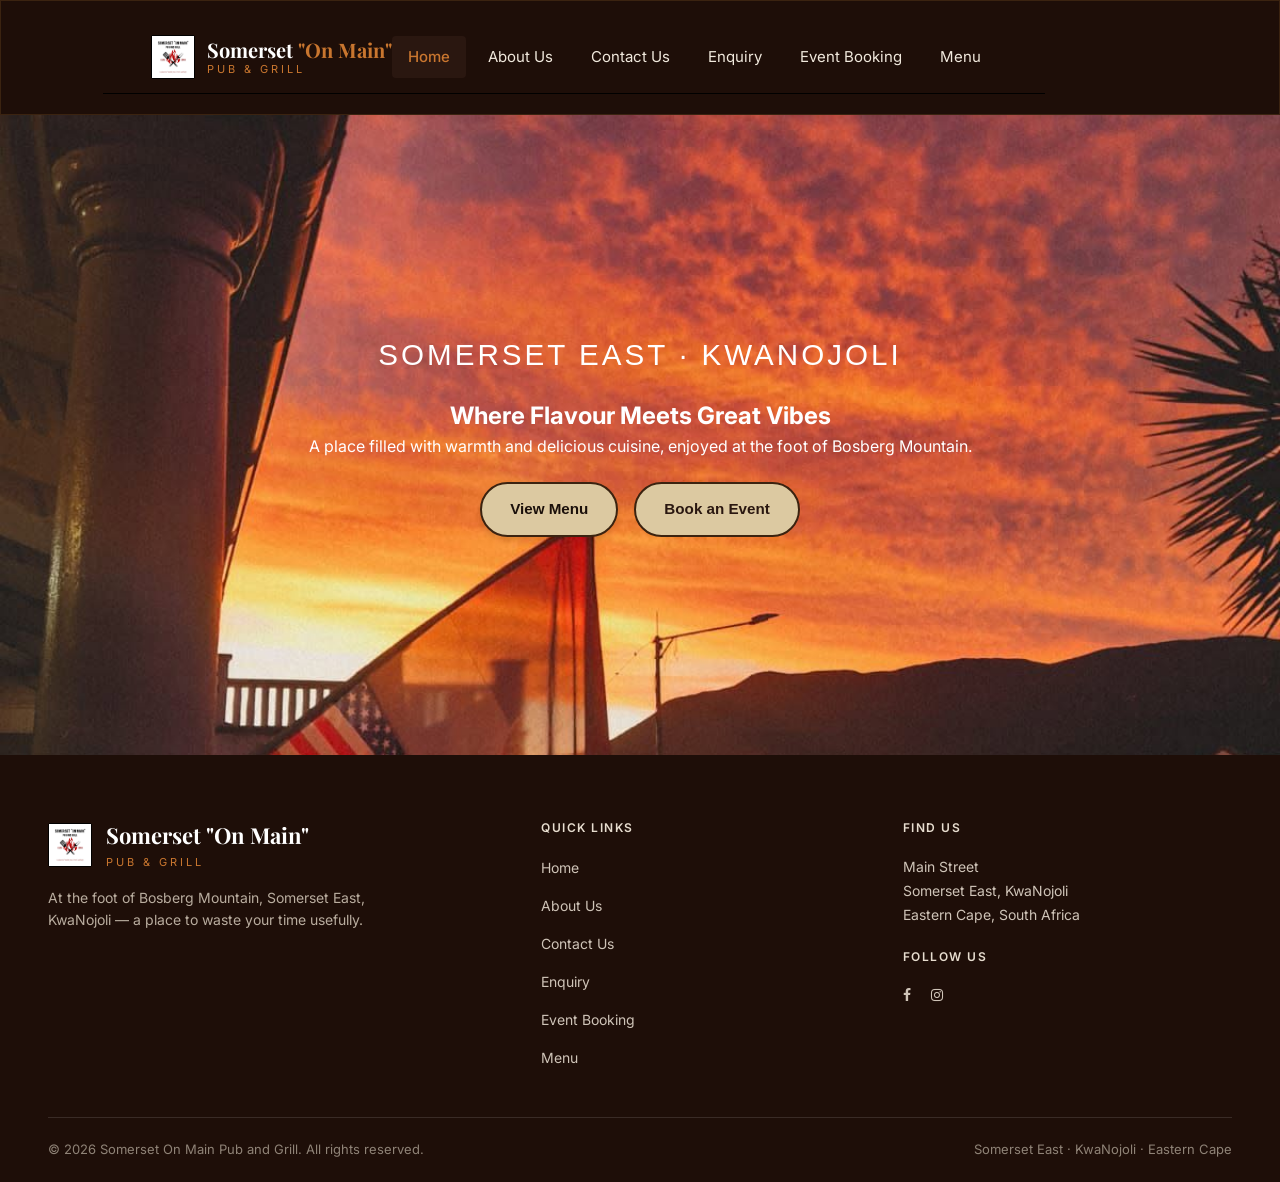
==== index.html @ afeef59f "Added comments and fixed the social media links" ====
<!DOCTYPE html>
<html lang="en">
<head>
<meta charset="UTF-8">
<meta name="viewport" content="width=device-width, initial-scale=1.0">
<title>Somerset On Main Pub and Grill| Home</title>
<link rel="stylesheet" href="assets/images/css/styles.css">
<link rel="preconnect" href="https://fonts.googleapis.com">
<link rel="preconnect" href="https://fonts.gstatic.com" crossorigin>
<link href="https://fonts.googleapis.com/css2?family=Playfair+Display:ital,wght@0,500;0,600;0,700;1,500;1,600&family=Inter:wght@400;500;600&display=swap" rel="stylesheet">

</head>
<body class="home-page">
  <header class="site-header">
    <!--Navigation Bar-->
<nav class="navbar">
  <!--Logo-->
  <div class="navbar__brand">
    <div class="logo-badge">
        <img src="assets/images/Somerset On Main Pub and Grill Logo.jpg" width="100%" height="100%" alt="Logo">
    </div>
    <div class="navbar__brand-text">
      <span class="navbar__brand-name">Somerset <span class="accent">"On Main"</span></span>
      <span class="navbar__brand-tag">PUB &amp; GRILL</span>
    </div>
  </div>
  </div>
  <div class="navbar__links">
    <a href="../index.html" class="active">Home</a>
    <a href="pages/about.html">About Us</a>
    <a href="pages/contact.html">Contact Us</a>
    <a href="pages/enquiry.html">Enquiry</a>
    <a href="pages/event-booking.html">Event Booking</a>
    <a href="pages/menu.html">Menu</a>
  </div>
</nav>
</header>
<!--Homepage Content-->
<main>
 <section class="hero">
    <div class="hero-content">
      <div class="eyebrow">SOMERSET EAST · KWANOJOLI</div>
      <h2 style="color: white;">Where Flavour Meets<span class="italic-line"> Great Vibes</span></h2>
      <p style="color: white;">A place filled with warmth and delicious cuisine, enjoyed at the foot of Bosberg Mountain.</p><br>

            <!--Create a Call to Action Button-->
            <div class="hero-buttons">
        <a href="pages/menu.html" class="btn btn-primary">View Menu</a>
        <a href="pages/eventbooking.html" class="btn btn-secondary">Book an Event</a>
      </div>
</section>
</main>



<!-- Home page hero / welcome sections go here -->

<footer class="footer">
  <div class="footer__grid">
    <div class="footer__brand">
      <div class="footer__brand-top">
         <div class="logo-badge">
        <img src="../assets/images/Somerset On Main Pub and Grill Logo.jpg " width="100%" height="100%" alt="Logo">
    </div>
        <div>
          <div class="footer__brand-name">Somerset "On Main"</div>
          <div class="footer__brand-tag">PUB &amp; GRILL</div>
        </div>
      </div>
      <p class="footer__brand-desc">
        At the foot of Bosberg Mountain, Somerset East, KwaNojoli — a place to waste your time usefully.
      </p>
    </div>
<!--Footer Quicklinks-->
    <div class="footer__quicklinks">
      <h4>QUICK LINKS</h4>
      <ul class="footer__links">
        <li><a href="index.html">Home</a></li>
        <li><a href="pages/about.html">About Us</a></li>
        <li><a href="pages/contact.html">Contact Us</a></li>
        <li><a href="pages/enquiry.html">Enquiry</a></li>
        <li><a href="pages/event-booking.html">Event Booking</a></li>
        <li><a href="pages/menu.html">Menu</a></li>
      </ul>
    </div>
<!--Establishments' physical address-->
    <div class="footer__find">
      <h4>FIND US</h4>
      <address>
        Main Street<br>
        Somerset East, KwaNojoli<br>
        Eastern Cape, South Africa
      </address>
      <h4>FOLLOW US</h4>
      <!--Social Media Links-->
      <div class="footer__social">
        <a href="https://www.facebook.com/SomersetOnMainPubandGrill" target="_blank"><i class="fa fa-facebook"></i></a>
        <a href="https://www.instagram.com/somerset_on_main_pub_and_grill/" target="_blank"><i class="fa fa-instagram"></i></a>
      </div>
    </div>
  </div>

  <div class="footer__bottom">
    <span>© 2026 Somerset On Main Pub and Grill. All rights reserved.</span>
    <span>Somerset East · KwaNojoli · Eastern Cape</span>
  </div>
</footer>

</body>
</html>
---- assets/images/css/styles.css ----
@import url('https://cdnjs.cloudflare.com/ajax/libs/font-awesome/4.7.0/css/font-awesome.min.css');

:root {
  --brown-dark: #1e0e08;
  --bg-page: #f4efe3;
  --orange-accent: #c9762f;
  --text-heading: #2a1710;
  --text-body: #5c4e3f;
  --brown-btn: #3b2310;
  --brown-btn-hover: #4a2c14;
  --border-input: #dcc9a1;
  --input-bg: #faf6ec;
  --grey-link: #cfc4b8;
  --hairline: rgba(255,255,255,0.12);
}

* { box-sizing: border-box;
  margin: 0;
  padding: 0;
}

html{
  scroll-behavior: smooth;
}

body {
  margin: 0;
  font-family: 'Inter', sans-serif;
  background:#3b2310;
  color: var(--text-heading);
  line-height: 1.5;
}

.home-page {
  background-image: url('../489433694_1228793971957299_7869549844600700377_n.jpg');
  background-size: cover;
  background-position: center;
}

.site-header { background: var(--brown-dark);
padding: 20px 8%;
display: flex;
align-items: center;
top: 0;
border:#3b2310 1px solid;
color: #fff;
z-index: 1000;

 }

 .hero {
    position: relative;
    min-height: 640px;
    background-size: cover;
    background-position: center;
    display: flex;
    align-items: center;
    justify-content: center;
    text-align: center;
    padding: 60px 20px;
  }

  .cta-button{
    align-items:last baseline;
    border: orange 1px solid; 
    background-color:#c9762f;

    
  }

  .eyebrow {
    color: var(--brown-btn);
    letter-spacing: 3px;
    font-family: Arial, sans-serif;
    font-size: 1.85rem;
    margin-bottom: 20px;
    color: white;
    animation: flash-animation 1s infinite;
  }
  @keyframes flash-animation {
    0% { color: blue; }
    50% { color: white; }
    100% { color: yellow; }
  }

   .hero-buttons {
    display: flex;
    gap: 16px;
    justify-content: center;
    font-family: Arial, sans-serif;
  }

  .btn {
    padding: 14px 28px;
    font-size: 0.95rem;
    font-weight: 600;
    border-radius: 4px;
    text-decoration: none;
    display: inline-block;
  }
select.custom-dropdown, 
select.custom-dropdown::picker(select) {
  appearance: base-select;
}

/* Style the main trigger button */
select.custom-dropdown {
  padding: 10px 15px;
  font-size: 16px;
  border: 2px solid #ccc;
  border-radius: 6px;
  background-color: #fff;
  cursor: pointer;
  min-width: 200px;
  transition: border-color 0.2s;
}

select.custom-dropdown:hover {
  border-color: #007bff;
}

/* Style the actual dropdown menu (the popover picker) */
select.custom-dropdown::picker(select) {
  background-color: #fff;
  border: 1px solid #ddd;
  border-radius: 6px;
  box-shadow: 0 4px 12px rgba(0, 0, 0, 0.1);
  padding: 5px 0;
}

/* Style individual options inside the menu */
select.custom-dropdown option {
  padding: 10px 15px;
  cursor: pointer;
}

select.custom-dropdown option:hover {
  background-color: #f8f9fa;
  color: #007bff;
}

  .btn-primary {
    background: var(--border-input);
    color: #1a0f0a;
    border: 2px solid var(--brown-btn);
    box-shadow: 0 4px 6px rgba(0, 0, 0, 0.1);
    border-radius: 999px;
  }
  .btn-primary:hover{
    background-color: #0052a3; 
    transform: translateY(-2px); 
    box-shadow: 0 6px 12px rgba(0, 0, 0, 0.15);
  }

   .btn-secondary {
    background: var(--border-input);
    color: var(--text-cream);
    border: 2px solid var(--brown-btn);
    border-radius: 999px;

  }

  .btn-secondary:hover {
    background-color: #0052a3;
    transform: translateY(-2px);
    box-shadow: 0 6px 12px rgba(0, 0, 0, 0.15);
    
  }

  


 .site-logo img {  
  max-width: 20%;
  height: auto;
  border-radius: 4px;

 }

a { text-decoration: none; color: inherit; }

/* ============ LOGO BADGE ============ */
.logo-badge {
  width: 44px;
  height: 44px;
  background: #fff;
  border: 1px solid #000;
  border-radius: 2px;
  display: flex;
  align-items: center;
  justify-content: center;
  flex-shrink: 0;
}

.logo-badge svg { width: 24px; height: 24px; }

/* ============ NAVBAR ============ */
.navbar {
  display: flex;
  align-items: center;
  justify-content: space-between;
  background: var(--brown-dark);
  padding: 14px 48px;
  border-bottom: 1px solid #000;
}

.navbar__brand {
  display: flex;
  align-items: center;
  gap: 12px;
}

.navbar__brand-text {
  display: flex;
  flex-direction: column;
  line-height: 1.15;
}

.navbar__brand-name {
  font-family: 'Playfair Display', serif;
  font-weight: 700;
  font-size: 20px;
  color: #fff;
}

.navbar__brand-name .accent { color: var(--orange-accent); }

.navbar__brand-tag {
  font-size: 11px;
  letter-spacing: 3px;
  color: var(--orange-accent);
  margin-top: 2px;
}

.navbar__links {
  display: flex;
  align-items: center;
  gap: 6px;
}

.navbar__links a {
  font-size: 15px;
  color: #f1e9dd;
  padding: 10px 16px;
  border-radius: 4px;
  transition: color 0.2s ease, background 0.2s ease;
}

.navbar__links a:hover { color: var(--orange-accent); }

.navbar__links a.active {
  background: #2a1710;
  color: var(--orange-accent);
  font-weight: 500;
}

/* ============ PAGE HERO ============ */
.page-hero {
  max-width: 1200px;
  margin: 0 auto;
  padding: 64px 48px 24px;
  background: var(--bg-page);
}

.page-hero h1 {
  font-family: 'Playfair Display', serif;
  font-size: 40px;
  font-weight: 600;
  margin: 0 0 14px;
}

.page-hero .underline {
  width: 56px;
  height: 3px;
  background: var(--orange-accent);
  display: block;
}

.page-intro {
  max-width: 1200px;
  margin: 0 auto;
  padding: 0 48px 40px;
  background: var(--bg-page);
  font-size: 16px;
  color: var(--text-body);
  line-height: 1.6;
}

/* ============ FORMS (shared) ============ */
.form-field { display: flex; flex-direction: column; gap: 8px; margin-bottom: 22px; }
.form-field label { font-size: 14px; font-weight: 600; color: var(--text-heading); }

input, textarea {
  width: 100%;
  padding: 14px 16px;
  background: var(--input-bg);
  border: 1px solid var(--border-input);
  border-radius: 4px;
  font-family: 'Inter', sans-serif;
  font-size: 15px;
  color: var(--text-heading);
}

textarea { min-height: 120px; resize: vertical; }
::placeholder { color: #a89478; }

.btn-dark {
  align-self: flex-start;
  background: var(--brown-btn);
  color: #fff;
  border: none;
  padding: 14px 28px;
  font-size: 15px;
  font-weight: 600;
  border-radius: 4px;
  cursor: pointer;
  transition: background 0.2s ease;
}

.btn-dark:hover { background: var(--brown-btn-hover); }

/* ============ CONTACT PAGE ============ */
.contact-grid {
  display: grid;
  grid-template-columns: 1fr 1fr;
  gap: 60px;
  max-width: 1200px;
  margin: 0 auto;
  padding: 0 48px 56px;
  background: var(--bg-page);
}

.contact-info h3 {
  font-size: 15px;
  color: var(--text-heading);
  margin: 0 0 8px;
  font-weight: 600;
}

.contact-info p {
  margin: 0 0 28px;
  color: var(--orange-accent);
  font-size: 15px;
  line-height: 1.7;
}

.contact-info .social a {
  color: var(--orange-accent);
  margin-right: 20px;
  font-size: 15px;
}

.contact-form { display: flex; flex-direction: column; gap: 18px; }

.find-us {
  max-width: 1200px;
  margin: 0 auto;
  padding: 0 48px 64px;
  background: var(--bg-page);
}

.find-us h2 {
  font-family: 'Playfair Display', serif;
  font-size: 26px;
  margin: 0 0 14px;
}

.map-frame {
  width: 100%;
  height: 360px;
  border: 1px solid #ddd;
  border-radius: 4px;
  overflow: hidden;
}

.map-frame iframe { width: 100%; height: 100%; border: 0; }

.map-caption { margin-top: 14px; font-size: 14px; color: var(--orange-accent); }

/* ============ ENQUIRY / EVENT BOOKING PAGES ============ */
.form-section {
  max-width: 640px;
  margin: 0 auto;
  padding: 0 48px 64px;
  background: var(--bg-page);
}

/* stretch the cream background full width behind narrow forms */
.form-page-bg { background: var(--bg-page); }

/* ============ MENU PAGE ============ */
.menu-section {
  max-width: 900px;
  margin: 0 auto;
  padding: 0 48px 64px;
  background: var(--bg-page);
}

.menu-category h2 {
  font-family: 'Playfair Display', serif;
  font-size: 24px;
  color: var(--orange-accent);
  margin: 0 0 10px;
}

.menu-category hr {
  border: none;
  border-top: 1px solid #ddcdb0;
  margin: 0 0 24px;
}

.menu-item {
  display: flex;
  justify-content: space-between;
  align-items: baseline;
  margin-bottom: 6px;
}

.menu-item .name { font-weight: 600; font-size: 16px; }
.menu-item .price { font-weight: 600; font-size: 16px; }

.menu-item-desc {
  color: var(--orange-accent);
  font-size: 14px;
  margin: 0 0 22px;
}

/* ============ FOOTER ============ */
.footer {
  background: var(--brown-dark);
  color: var(--grey-link);
  padding: 64px 48px 0;
}

.footer__grid {
  display: grid;
  grid-template-columns: 1.4fr 1fr 1fr;
  gap: 32px;
  max-width: 1200px;
  margin: 0 auto;
  padding-bottom: 48px;
}

.footer__brand-top {
  display: flex;
  align-items: center;
  gap: 14px;
  margin-bottom: 16px;
}

.footer__brand-name {
  font-family: 'Playfair Display', serif;
  font-weight: 700;
  font-size: 22px;
  color: #fff;
}

.footer__brand-tag {
  font-size: 11px;
  letter-spacing: 3px;
  color: var(--orange-accent);
  margin-top: 2px;
}

.footer__brand-desc {
  font-size: 14px;
  line-height: 1.6;
  max-width: 340px;
  color: #b9ad9f;
}

.footer h4 {
  font-size: 12px;
  letter-spacing: 1.5px;
  color: #e7ddcf;
  margin: 0 0 18px;
  font-weight: 600;
}

.footer__links {
  list-style: none;
  margin: 0;
  padding: 0;
  display: flex;
  flex-direction: column;
  gap: 14px;
}

.footer__links a { font-size: 14px; color: var(--grey-link); transition: color 0.2s ease; }
.footer__links a:hover { color: var(--orange-accent); }

.footer__find address {
  font-style: normal;
  font-size: 14px;
  line-height: 1.7;
  color: var(--grey-link);
  margin-bottom: 22px;
}

.footer__social { display: flex; gap: 20px; }
.footer__social a { font-size: 14px; color: var(--grey-link); }
.footer__social a:hover { color: var(--orange-accent); }

.footer__bottom {
  border-top: 1px solid var(--hairline);
  padding: 22px 0;
  max-width: 1200px;
  margin: 0 auto;
  display: flex;
  justify-content: space-between;
  align-items: center;
  font-size: 13px;
  color: #8f8377;
}

/* ============ RESPONSIVE ============ */
@media (max-width: 800px) {
  .navbar { padding: 14px 20px; flex-wrap: wrap; gap: 12px; }
  .navbar__links { flex-wrap: wrap; justify-content: center; }
  .page-hero, .page-intro, .contact-grid, .find-us, .form-section, .menu-section { padding-left: 20px; padding-right: 20px; }
  .contact-grid { grid-template-columns: 1fr; }
  .footer { padding: 48px 20px 0; }
  .footer__grid { grid-template-columns: 1fr; }
  .footer__bottom { flex-direction: column; gap: 8px; text-align: center; }
}
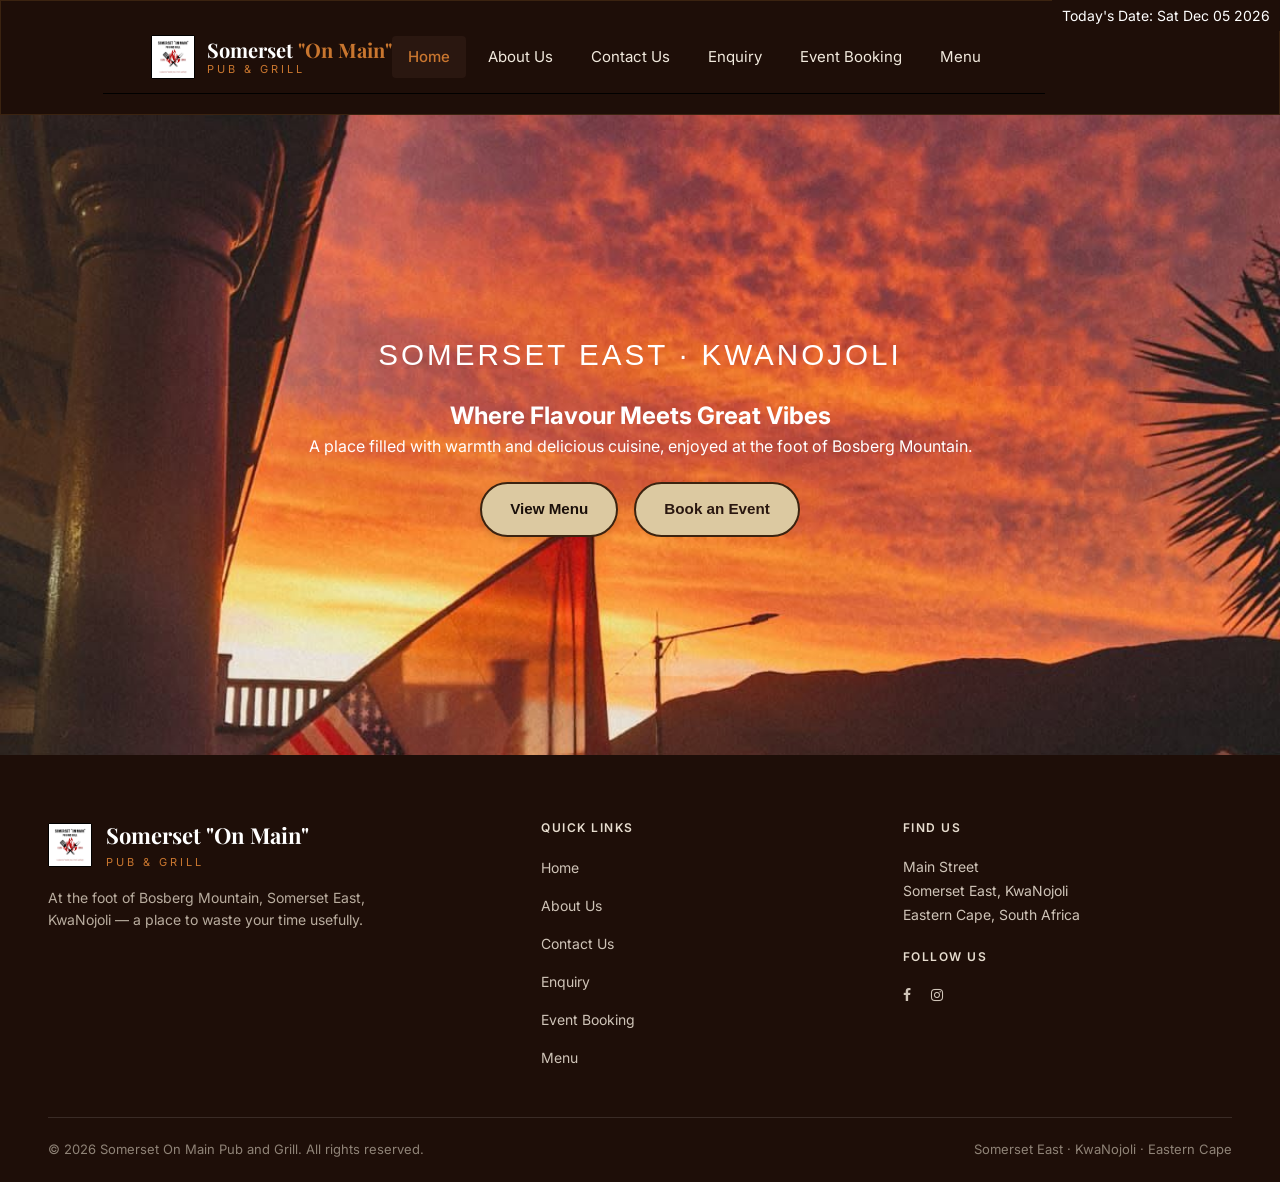
==== commit 0035ca3b: "Used Javascript to add a datestamp to my homepage and also tried to enter a hamburger for better nav" ====
--- a/index.html
+++ b/index.html
@@ -34,9 +34,18 @@
     <a href="pages/menu.html">Menu</a>
   </div>
 </nav>
+<!--Add a hamburger navigation for small devices responsiveness-->
+<div class="hamburger">
+  <span></span>
+  <span></span>
+  <span></span>
+  
+</div>
+
 </header>
 <!--Homepage Content-->
 <main>
+  <div class="datestamp" id="datestamp"></div>
  <section class="hero">
     <div class="hero-content">
       <div class="eyebrow">SOMERSET EAST · KWANOJOLI</div>
@@ -94,7 +103,7 @@
       <h4>FOLLOW US</h4>
       <!--Social Media Links-->
       <div class="footer__social">
-        <a href="https://www.facebook.com/SomersetOnMainPubandGrill" target="_blank"><i class="fa fa-facebook"></i></a>
+         <a href="https://www.facebook.com/SomersetOnMainPubandGrill" target="_blank" ><i class="fa fa-facebook"></i></a>
         <a href="https://www.instagram.com/somerset_on_main_pub_and_grill/" target="_blank"><i class="fa fa-instagram"></i></a>
       </div>
     </div>
@@ -106,5 +115,27 @@
   </div>
 </footer>
 
+<script>
+  //Activate Hamburger Navigation
+            const hamburger = document.querySelector('.hamburger');
+            const navLinks = document.querySelector('.nav-links');
+
+            hamburger.addEventListener('click', () => {
+            navLinks.classList.toggle('active');
+            hamburger.classList.toggle('active'); // animate hamburger
+            });
+
+  //Date Stamp added
+  function displayDate() {
+    const today = new Date();
+
+    const dateStr = today.toDateString();
+    
+    document.getElementById("datestamp").innerHTML = "Today's Date: " + dateStr;
+  }
+
+  displayDate();
+</script>
+
 </body>
 </html>
--- a/assets/images/css/styles.css
+++ b/assets/images/css/styles.css
@@ -513,8 +513,42 @@
   color: #8f8377;
 }
 
+.hamburger {
+  display: none;
+  flex-direction: column;
+  justify-content: space-between;
+  width: 30px;
+  height: 22px;
+  cursor: pointer;
+  color: white;
+}
+
+.datestamp {
+  position: fixed;
+  top: 0;
+  right: 0;
+  background-color: var(--brown-dark);
+  color: white;
+  padding: 5px 10px;
+  font-size: 14px;
+  z-index: 1001;
+}
+
+.accordion {
+  background-color: var(--brown-dark);
+  color: white;
+  cursor: pointer;
+  padding: 14px 28px;
+  width: 100%;
+  border: none;
+  text-align: center;
+  outline: none;
+  font-size: 15px;
+  transition: background-color 0.2s ease;
+}
+
 /* ============ RESPONSIVE ============ */
-@media (max-width: 800px) {
+@media (max-width: 1024px) {
   .navbar { padding: 14px 20px; flex-wrap: wrap; gap: 12px; }
   .navbar__links { flex-wrap: wrap; justify-content: center; }
   .page-hero, .page-intro, .contact-grid, .find-us, .form-section, .menu-section { padding-left: 20px; padding-right: 20px; }
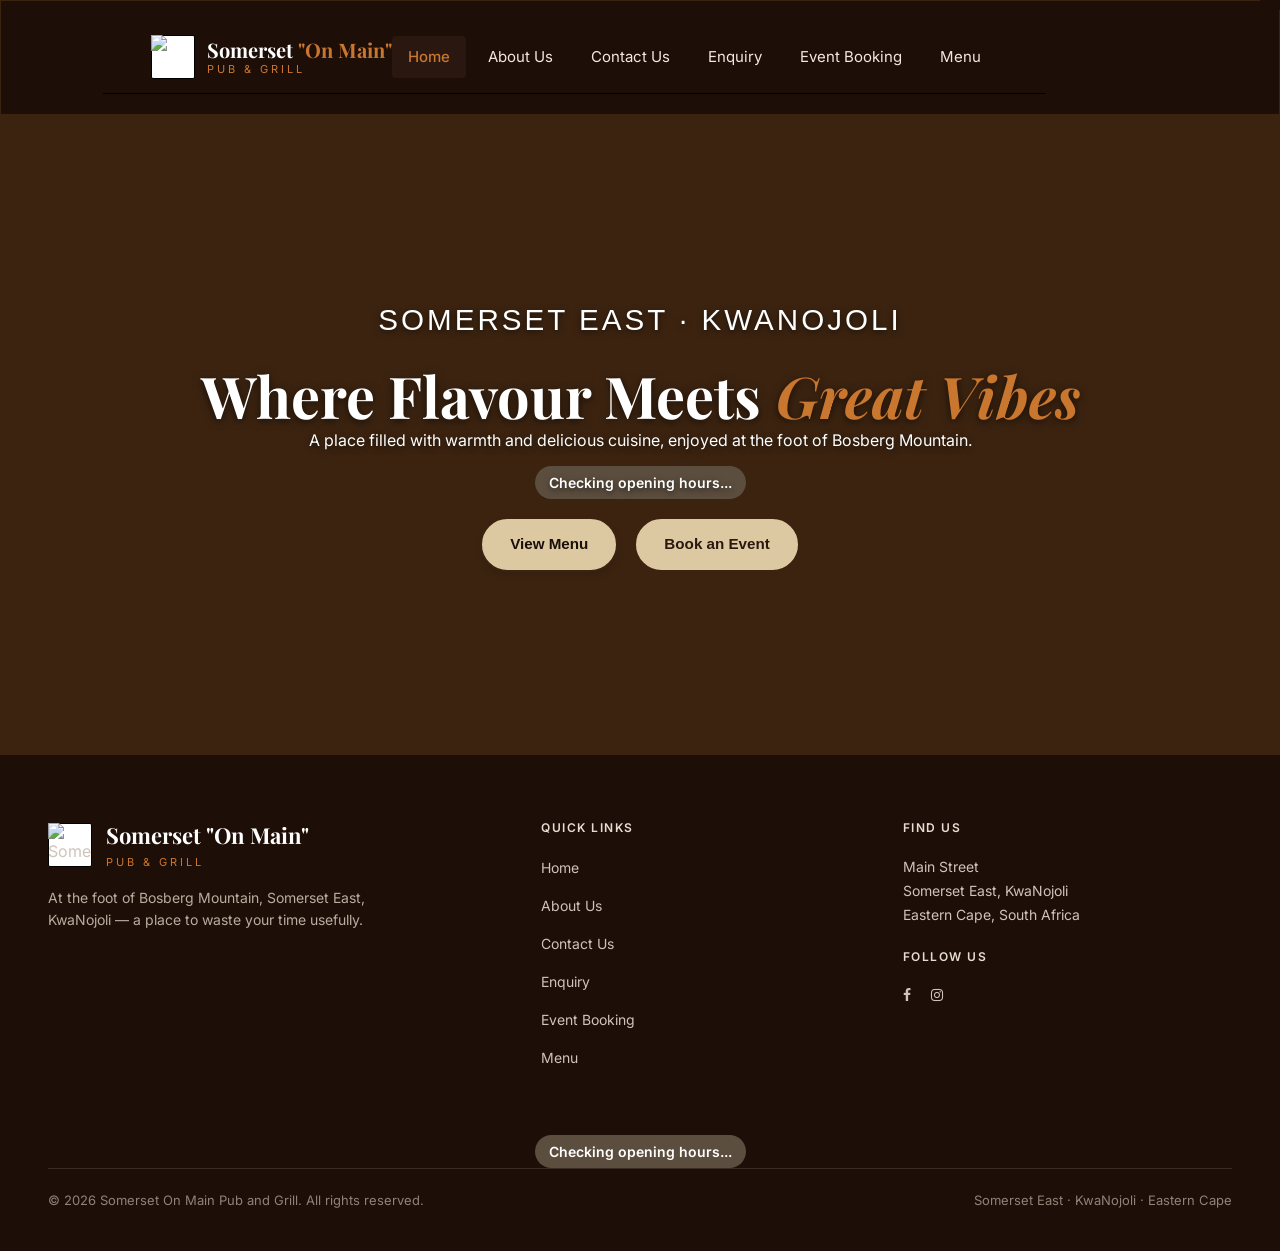
==== commit ac29ce4b: "Updated my styles.css file to include the correct  and consistent styling." ====
--- a/index.html
+++ b/index.html
@@ -1,141 +1,134 @@
 <!DOCTYPE html>
 <html lang="en">
 <head>
-<meta charset="UTF-8">
-<meta name="viewport" content="width=device-width, initial-scale=1.0">
-<title>Somerset On Main Pub and Grill| Home</title>
-<link rel="stylesheet" href="assets/images/css/styles.css">
-<link rel="preconnect" href="https://fonts.googleapis.com">
-<link rel="preconnect" href="https://fonts.gstatic.com" crossorigin>
-<link href="https://fonts.googleapis.com/css2?family=Playfair+Display:ital,wght@0,500;0,600;0,700;1,500;1,600&family=Inter:wght@400;500;600&display=swap" rel="stylesheet">
-
+  <meta charset="UTF-8">
+  <meta name="viewport" content="width=device-width, initial-scale=1.0">
+  <!-- SEO: unique title (50-60 characters), description (120-160 characters) and keywords for this page -->
+  <title>Somerset On Main Pub and Grill | Pub &amp; Grill in Somerset East</title>
+  <meta name="description" content="Somerset On Main Pub and Grill in Somerset East (KwaNojoli): flame-grilled steaks, ribs, cocktails and great vibes at the foot of Bosberg Mountain. View our menu or book an event.">
+  <meta name="keywords" content="Somerset On Main, pub and grill, Somerset East, KwaNojoli, restaurant, steakhouse, flame-grilled steak, cocktails, Eastern Cape, event venue">
+  <meta name="author" content="Owethu Manene">
+  <meta name="robots" content="index, follow">
+  <link rel="canonical" href="https://owethu618.github.io/Somerset-On-Main-Pub-and-Grill/">
+  <!-- Open Graph: controls how the page looks when shared on Facebook / WhatsApp -->
+  <meta property="og:type" content="website">
+  <meta property="og:site_name" content="Somerset On Main Pub and Grill">
+  <meta property="og:title" content="Somerset On Main Pub and Grill | Pub &amp; Grill in Somerset East">
+  <meta property="og:description" content="Somerset On Main Pub and Grill in Somerset East (KwaNojoli): flame-grilled steaks, ribs, cocktails and great vibes at the foot of Bosberg Mountain. View our menu or book an event.">
+  <meta property="og:url" content="https://owethu618.github.io/Somerset-On-Main-Pub-and-Grill/">
+  <meta property="og:image" content="https://owethu618.github.io/Somerset-On-Main-Pub-and-Grill/assets/images/somerset-on-main-restaurant-entrance.jpg">
+  <meta property="og:locale" content="en_ZA">
+  <link rel="icon" type="image/jpeg" href="assets/images/somerset-on-main-logo.jpg">
+  <link rel="stylesheet" href="assets/css/styles.css">
+  <link rel="preconnect" href="https://fonts.googleapis.com">
+  <link rel="preconnect" href="https://fonts.gstatic.com" crossorigin>
+  <link href="https://fonts.googleapis.com/css2?family=Playfair+Display:ital,wght@0,500;0,600;0,700;1,500;1,600&family=Inter:wght@400;500;600&display=swap" rel="stylesheet">
+ 
 </head>
 <body class="home-page">
+  <a class="skip-link" href="#main">Skip to main content</a>
   <header class="site-header">
-    <!--Navigation Bar-->
-<nav class="navbar">
-  <!--Logo-->
-  <div class="navbar__brand">
-    <div class="logo-badge">
-        <img src="assets/images/Somerset On Main Pub and Grill Logo.jpg" width="100%" height="100%" alt="Logo">
-    </div>
-    <div class="navbar__brand-text">
-      <span class="navbar__brand-name">Somerset <span class="accent">"On Main"</span></span>
-      <span class="navbar__brand-tag">PUB &amp; GRILL</span>
-    </div>
-  </div>
-  </div>
-  <div class="navbar__links">
-    <a href="../index.html" class="active">Home</a>
-    <a href="pages/about.html">About Us</a>
-    <a href="pages/contact.html">Contact Us</a>
-    <a href="pages/enquiry.html">Enquiry</a>
-    <a href="pages/event-booking.html">Event Booking</a>
-    <a href="pages/menu.html">Menu</a>
-  </div>
-</nav>
-<!--Add a hamburger navigation for small devices responsiveness-->
-<div class="hamburger">
-  <span></span>
-  <span></span>
-  <span></span>
-  
-</div>
+    <!-- Navigation bar -->
+    <nav class="navbar" aria-label="Main navigation">
+      <!-- Logo -->
+      <a class="navbar__brand" href="index.html" aria-label="Somerset On Main Pub and Grill - home">
+        <div class="logo-badge">
+          <img src="assets/images/somerset-on-main-logo.jpg" width="44" height="44" alt="Somerset On Main Pub and Grill logo">
+        </div>
+        <div class="navbar__brand-text">
+          <span class="navbar__brand-name">Somerset <span class="accent">"On Main"</span></span>
+          <span class="navbar__brand-tag">PUB &amp; GRILL</span>
+        </div>
+      </a>
+      <!-- Hamburger button (only visible on small screens) -->
+      <button type="button" class="hamburger" aria-label="Toggle navigation menu" aria-expanded="false" aria-controls="nav-links">
+        <span></span><span></span><span></span>
+      </button>
+      <div class="navbar__links" id="nav-links">
+      <a href="index.html" class="active" aria-current="page">Home</a>
+      <a href="pages/about.html">About Us</a>
+      <a href="pages/contact.html">Contact Us</a>
+      <a href="pages/enquiry.html">Enquiry</a>
+      <a href="pages/eventbooking.html">Event Booking</a>
+      <a href="pages/menu.html">Menu</a>
+      </div>
+    </nav>
+  </header>
 
-</header>
-<!--Homepage Content-->
-<main>
-  <div class="datestamp" id="datestamp"></div>
- <section class="hero">
-    <div class="hero-content">
-      <div class="eyebrow">SOMERSET EAST · KWANOJOLI</div>
-      <h2 style="color: white;">Where Flavour Meets<span class="italic-line"> Great Vibes</span></h2>
-      <p style="color: white;">A place filled with warmth and delicious cuisine, enjoyed at the foot of Bosberg Mountain.</p><br>
-
-            <!--Create a Call to Action Button-->
-            <div class="hero-buttons">
-        <a href="pages/menu.html" class="btn btn-primary">View Menu</a>
-        <a href="pages/eventbooking.html" class="btn btn-secondary">Book an Event</a>
-      </div>
-</section>
-</main>
-
-
-
-<!-- Home page hero / welcome sections go here -->
-
-<footer class="footer">
-  <div class="footer__grid">
-    <div class="footer__brand">
-      <div class="footer__brand-top">
-         <div class="logo-badge">
-        <img src="../assets/images/Somerset On Main Pub and Grill Logo.jpg " width="100%" height="100%" alt="Logo">
-    </div>
-        <div>
-          <div class="footer__brand-name">Somerset "On Main"</div>
-          <div class="footer__brand-tag">PUB &amp; GRILL</div>
+  <!-- Homepage content -->
+  <main id="main">
+    <div class="datestamp" id="datestamp"></div>
+    <section class="hero">
+      <div class="hero-content">
+        <div class="eyebrow">SOMERSET EAST &middot; KWANOJOLI</div>
+        <p class="hero-greeting" id="greeting"></p>
+        <h1>Where Flavour Meets<span class="italic-line"> Great Vibes</span></h1>
+        <p>A place filled with warmth and delicious cuisine, enjoyed at the foot of Bosberg Mountain.</p>
+        <p><span class="open-status" data-open-status role="status">Checking opening hours...</span></p>
+        <!-- Call to action buttons -->
+        <div class="hero-buttons">
+          <a href="pages/menu.html" class="btn btn-primary">View Menu</a>
+          <a href="pages/eventbooking.html" class="btn btn-secondary">Book an Event</a>
         </div>
       </div>
-      <p class="footer__brand-desc">
-        At the foot of Bosberg Mountain, Somerset East, KwaNojoli — a place to waste your time usefully.
-      </p>
-    </div>
-<!--Footer Quicklinks-->
-    <div class="footer__quicklinks">
-      <h4>QUICK LINKS</h4>
-      <ul class="footer__links">
+    </section>
+  </main>
+
+  <!-- Footer -->
+  <footer class="footer">
+    <div class="footer__grid">
+      <div class="footer__brand">
+        <div class="footer__brand-top">
+          <div class="logo-badge">
+            <img src="assets/images/somerset-on-main-logo.jpg" width="44" height="44" alt="Somerset On Main Pub and Grill logo" loading="lazy">
+          </div>
+          <div>
+            <div class="footer__brand-name">Somerset "On Main"</div>
+            <div class="footer__brand-tag">PUB &amp; GRILL</div>
+          </div>
+        </div>
+        <p class="footer__brand-desc">
+          At the foot of Bosberg Mountain, Somerset East, KwaNojoli &mdash; a place to waste your time usefully.
+        </p>
+      </div>
+      <!-- Footer quick links -->
+      <div class="footer__quicklinks">
+        <h4>QUICK LINKS</h4>
+        <ul class="footer__links">
         <li><a href="index.html">Home</a></li>
         <li><a href="pages/about.html">About Us</a></li>
         <li><a href="pages/contact.html">Contact Us</a></li>
         <li><a href="pages/enquiry.html">Enquiry</a></li>
-        <li><a href="pages/event-booking.html">Event Booking</a></li>
+        <li><a href="pages/eventbooking.html">Event Booking</a></li>
         <li><a href="pages/menu.html">Menu</a></li>
-      </ul>
-    </div>
-<!--Establishments' physical address-->
-    <div class="footer__find">
-      <h4>FIND US</h4>
-      <address>
-        Main Street<br>
-        Somerset East, KwaNojoli<br>
-        Eastern Cape, South Africa
-      </address>
-      <h4>FOLLOW US</h4>
-      <!--Social Media Links-->
-      <div class="footer__social">
-         <a href="https://www.facebook.com/SomersetOnMainPubandGrill" target="_blank" ><i class="fa fa-facebook"></i></a>
-        <a href="https://www.instagram.com/somerset_on_main_pub_and_grill/" target="_blank"><i class="fa fa-instagram"></i></a>
+        </ul>
+      </div>
+      <!-- Physical address -->
+      <div class="footer__find">
+        <h4>FIND US</h4>
+        <address>
+          Main Street<br>
+          Somerset East, KwaNojoli<br>
+          Eastern Cape, South Africa
+        </address>
+        <h4>FOLLOW US</h4>
+        <!-- Social media links -->
+        <div class="footer__social">
+          <a href="https://www.facebook.com/SomersetOnMainPubandGrill" target="_blank" rel="noopener" aria-label="Somerset On Main on Facebook"><i class="fa fa-facebook" aria-hidden="true"></i></a>
+          <a href="https://www.instagram.com/somerset_on_main_pub_and_grill/" target="_blank" rel="noopener" aria-label="Somerset On Main on Instagram"><i class="fa fa-instagram" aria-hidden="true"></i></a>
+        </div>
       </div>
     </div>
-  </div>
 
-  <div class="footer__bottom">
-    <span>© 2026 Somerset On Main Pub and Grill. All rights reserved.</span>
-    <span>Somerset East · KwaNojoli · Eastern Cape</span>
-  </div>
-</footer>
+    <div class="footer__status"><span class="open-status" data-open-status role="status">Checking opening hours...</span></div>
+    <div class="footer__bottom">
+      <span>&copy; 2026 Somerset On Main Pub and Grill. All rights reserved.</span>
+      <span>Somerset East &middot; KwaNojoli &middot; Eastern Cape</span>
+    </div>
+    <div class="timestamp" id="time" aria-hidden="true"></div>
+  </footer>
 
-<script>
-  //Activate Hamburger Navigation
-            const hamburger = document.querySelector('.hamburger');
-            const navLinks = document.querySelector('.nav-links');
-
-            hamburger.addEventListener('click', () => {
-            navLinks.classList.toggle('active');
-            hamburger.classList.toggle('active'); // animate hamburger
-            });
-
-  //Date Stamp added
-  function displayDate() {
-    const today = new Date();
-
-    const dateStr = today.toDateString();
-    
-    document.getElementById("datestamp").innerHTML = "Today's Date: " + dateStr;
-  }
-
-  displayDate();
-</script>
+  <script src="assets/js/main.js" defer></script>
 
 </body>
-</html>+</html>
--- a/assets/css/styles.css
+++ b/assets/css/styles.css
@@ -0,0 +1,820 @@
+@import url('https://cdnjs.cloudflare.com/ajax/libs/font-awesome/4.7.0/css/font-awesome.min.css');
+
+:root {
+  --brown-dark: #1e0e08;
+  --bg-page: #f4efe3;
+  --orange-accent: #c9762f;
+  --text-heading: #2a1710;
+  --text-body: #5c4e3f;
+  --brown-btn: #3b2310;
+  --brown-btn-hover: #4a2c14;
+  --border-input: #dcc9a1;
+  --input-bg: #faf6ec;
+  --grey-link: #cfc4b8;
+  --hairline: rgba(255,255,255,0.12);
+}
+
+* { box-sizing: border-box;
+  margin: 0;
+  padding: 0;
+}
+
+html{
+  scroll-behavior: smooth;
+}
+
+body {
+  margin: 0;
+  font-family: 'Inter', sans-serif;
+  background:#3b2310;
+  color: var(--text-heading);
+  line-height: 1.5;
+}
+
+.home-page {
+  background-image: url('../images/somerset-on-main-sunset-balcony.jpg');
+  background-size: cover;
+  background-position: center;
+}
+
+.site-header { background: var(--brown-dark);
+padding: 20px 8%;
+display: flex;
+align-items: center;
+top: 0;
+border:#3b2310 1px solid;
+color: #fff;
+z-index: 1000;
+
+ }
+
+ .hero {
+    position: relative;
+    min-height: 640px;
+    background-size: cover;
+    background-position: center;
+    display: flex;
+    align-items: center;
+    justify-content: center;
+    text-align: center;
+    padding: 60px 20px;
+  }
+
+  .cta-button{
+    align-items:last baseline;
+    border: orange 1px solid; 
+    background-color:#c9762f;
+
+    
+  }
+
+  .eyebrow {
+    color: var(--brown-btn);
+    letter-spacing: 3px;
+    font-family: Arial, sans-serif;
+    font-size: 1.85rem;
+    margin-bottom: 20px;
+    color: white;
+    
+  }
+  @keyframes flash-animation {
+    0% { color: blue; }
+    50% { color: white; }
+    100% { color: yellow; }
+  }
+
+   .hero-buttons {
+    display: flex;
+    gap: 16px;
+    justify-content: center;
+    font-family: Arial, sans-serif;
+  }
+
+  .btn {
+    padding: 14px 28px;
+    font-size: 0.95rem;
+    font-weight: 600;
+    border-radius: 4px;
+    text-decoration: none;
+    display: inline-block;
+  }
+select.custom-dropdown, 
+select.custom-dropdown::picker(select) {
+  appearance: base-select;
+}
+
+/* Style the main trigger button */
+select.custom-dropdown {
+  padding: 10px 15px;
+  font-size: 16px;
+  border: 2px solid #ccc;
+  border-radius: 6px;
+  background-color: #fff;
+  cursor: pointer;
+  min-width: 200px;
+  transition: border-color 0.2s;
+}
+
+select.custom-dropdown:hover {
+  border-color: var(--orange-accent);
+}
+
+/* Style the actual dropdown menu (the popover picker) */
+select.custom-dropdown::picker(select) {
+  background-color: #fff;
+  border: 1px solid #ddd;
+  border-radius: 6px;
+  box-shadow: 0 4px 12px rgba(0, 0, 0, 0.1);
+  padding: 5px 0;
+}
+
+/* Style individual options inside the menu */
+select.custom-dropdown option {
+  padding: 10px 15px;
+  cursor: pointer;
+}
+
+select.custom-dropdown option:hover {
+  background-color: #f8f9fa;
+  color: var(--orange-accent);
+}
+
+  .btn-primary {
+    background: var(--border-input);
+    color: #1a0f0a;
+    border: 2px solid var(--brown-btn);
+    box-shadow: 0 4px 6px rgba(0, 0, 0, 0.1);
+    border-radius: 999px;
+  }
+  .btn-primary:hover{
+    background-color: var(--orange-accent); 
+    transform: translateY(-2px); 
+    box-shadow: 0 6px 12px rgba(0, 0, 0, 0.15);
+  }
+
+   .btn-secondary {
+    background: var(--border-input);
+    color: var(--text-heading);
+    border: 2px solid var(--brown-btn);
+    border-radius: 999px;
+
+  }
+
+  .btn-secondary:hover {
+    background-color: var(--orange-accent);
+    transform: translateY(-2px);
+    box-shadow: 0 6px 12px rgba(0, 0, 0, 0.15);
+    
+  }
+
+  
+
+
+ .site-logo img {  
+  max-width: 20%;
+  height: auto;
+  border-radius: 4px;
+
+ }
+
+a { text-decoration: none; color: inherit; }
+
+/* ============ LOGO BADGE ============ */
+.logo-badge {
+  width: 44px;
+  height: 44px;
+  background: #fff;
+  border: 1px solid #000;
+  border-radius: 2px;
+  display: flex;
+  align-items: center;
+  justify-content: center;
+  flex-shrink: 0;
+}
+
+.logo-badge svg { width: 24px; height: 24px; }
+
+/* ============ NAVBAR ============ */
+.navbar {
+  display: flex;
+  align-items: center;
+  justify-content: space-between;
+  background: var(--brown-dark);
+  padding: 14px 48px;
+  border-bottom: 1px solid #000;
+}
+
+.navbar__brand {
+  display: flex;
+  align-items: center;
+  gap: 12px;
+}
+
+.navbar__brand-text {
+  display: flex;
+  flex-direction: column;
+  line-height: 1.15;
+}
+
+.navbar__brand-name {
+  font-family: 'Playfair Display', serif;
+  font-weight: 700;
+  font-size: 20px;
+  color: #fff;
+}
+
+.navbar__brand-name .accent { color: var(--orange-accent); }
+
+.navbar__brand-tag {
+  font-size: 11px;
+  letter-spacing: 3px;
+  color: var(--orange-accent);
+  margin-top: 2px;
+}
+
+.navbar__links {
+  display: flex;
+  align-items: center;
+  gap: 6px;
+}
+
+.navbar__links a {
+  font-size: 15px;
+  color: #f1e9dd;
+  padding: 10px 16px;
+  border-radius: 4px;
+  transition: color 0.2s ease, background 0.2s ease;
+}
+
+.navbar__links a:hover { color: var(--orange-accent); }
+
+.navbar__links a.active {
+  background: #2a1710;
+  color: var(--orange-accent);
+  font-weight: 500;
+}
+
+/* ============ PAGE HERO ============ */
+.page-hero {
+  max-width: 1200px;
+  margin: 0 auto;
+  padding: 64px 48px 24px;
+  background: var(--bg-page);
+}
+
+.page-hero h1 {
+  font-family: 'Playfair Display', serif;
+  font-size: 40px;
+  font-weight: 600;
+  margin: 0 0 14px;
+}
+
+.page-hero .underline {
+  width: 56px;
+  height: 3px;
+  background: var(--orange-accent);
+  display: block;
+}
+
+.page-intro {
+  max-width: 1200px;
+  margin: 0 auto;
+  padding: 0 48px 40px;
+  background: var(--bg-page);
+  font-size: 16px;
+  color: var(--text-body);
+  line-height: 1.6;
+}
+
+/* ============ FORMS (shared) ============ */
+.form-field { display: flex; flex-direction: column; gap: 8px; margin-bottom: 22px; }
+.form-field label { font-size: 14px; font-weight: 600; color: var(--text-heading); }
+
+input, textarea {
+  width: 100%;
+  padding: 14px 16px;
+  background: var(--input-bg);
+  border: 1px solid var(--border-input);
+  border-radius: 4px;
+  font-family: 'Inter', sans-serif;
+  font-size: 15px;
+  color: var(--text-heading);
+}
+
+textarea { min-height: 120px; resize: vertical; }
+::placeholder { color: #a89478; }
+
+.btn-dark {
+  align-self: flex-start;
+  background: var(--brown-btn);
+  color: #fff;
+  border: none;
+  padding: 14px 28px;
+  font-size: 15px;
+  font-weight: 600;
+  border-radius: 4px;
+  cursor: pointer;
+  transition: background 0.2s ease;
+}
+
+.btn-dark:hover { background: var(--brown-btn-hover); }
+
+/* ============ CONTACT PAGE ============ */
+.contact-grid {
+  display: grid;
+  grid-template-columns: 1fr 1fr;
+  gap: 60px;
+  max-width: 1200px;
+  margin: 0 auto;
+  padding: 0 48px 56px;
+  background: var(--bg-page);
+}
+
+.contact-info h3 {
+  font-size: 15px;
+  color: var(--text-heading);
+  margin: 0 0 8px;
+  font-weight: 600;
+}
+
+.contact-info p {
+  margin: 0 0 28px;
+  color: var(--orange-accent);
+  font-size: 15px;
+  line-height: 1.7;
+}
+
+.contact-info .social a {
+  color: var(--orange-accent);
+  margin-right: 20px;
+  font-size: 15px;
+}
+
+.contact-form { display: flex; flex-direction: column; gap: 18px; }
+
+.find-us {
+  max-width: 1200px;
+  margin: 0 auto;
+  padding: 0 48px 64px;
+  background: var(--bg-page);
+}
+
+.find-us h2 {
+  font-family: 'Playfair Display', serif;
+  font-size: 26px;
+  margin: 0 0 14px;
+}
+
+.map-frame {
+  width: 100%;
+  height: 360px;
+  border: 1px solid #ddd;
+  border-radius: 4px;
+  overflow: hidden;
+}
+
+.map-frame iframe { width: 100%; height: 100%; border: 0; }
+
+.map-caption { margin-top: 14px; font-size: 14px; color: var(--orange-accent); }
+
+/* ============ ENQUIRY / EVENT BOOKING PAGES ============ */
+.form-section {
+  max-width: 640px;
+  margin: 0 auto;
+  padding: 0 48px 64px;
+  background: var(--bg-page);
+}
+
+/* stretch the cream background full width behind narrow forms */
+.form-page-bg { background: var(--bg-page); }
+
+/* ============ MENU PAGE ============ */
+.menu-section {
+  max-width: 900px;
+  margin: 0 auto;
+  padding: 0 48px 64px;
+  background: var(--bg-page);
+}
+
+.menu-category h2 {
+  font-family: 'Playfair Display', serif;
+  font-size: 24px;
+  color: var(--orange-accent);
+  margin: 0 0 10px;
+}
+
+.menu-category hr {
+  border: none;
+  border-top: 1px solid #ddcdb0;
+  margin: 0 0 24px;
+}
+
+.menu-item {
+  display: flex;
+  justify-content: space-between;
+  align-items: baseline;
+  margin-bottom: 6px;
+}
+
+.menu-item .name { font-weight: 600; font-size: 16px; }
+.menu-item .price { font-weight: 600; font-size: 16px; }
+
+.menu-item-desc {
+  color: var(--orange-accent);
+  font-size: 14px;
+  margin: 0 0 22px;
+}
+
+/* ============ FOOTER ============ */
+.footer {
+  background: var(--brown-dark);
+  color: var(--grey-link);
+  padding: 64px 48px 0;
+}
+
+.footer__grid {
+  display: grid;
+  grid-template-columns: 1.4fr 1fr 1fr;
+  gap: 32px;
+  max-width: 1200px;
+  margin: 0 auto;
+  padding-bottom: 48px;
+}
+
+.footer__brand-top {
+  display: flex;
+  align-items: center;
+  gap: 14px;
+  margin-bottom: 16px;
+}
+
+.footer__brand-name {
+  font-family: 'Playfair Display', serif;
+  font-weight: 700;
+  font-size: 22px;
+  color: #fff;
+}
+
+.footer__brand-tag {
+  font-size: 11px;
+  letter-spacing: 3px;
+  color: var(--orange-accent);
+  margin-top: 2px;
+}
+
+.footer__brand-desc {
+  font-size: 14px;
+  line-height: 1.6;
+  max-width: 340px;
+  color: #b9ad9f;
+}
+
+.footer h4 {
+  font-size: 12px;
+  letter-spacing: 1.5px;
+  color: #e7ddcf;
+  margin: 0 0 18px;
+  font-weight: 600;
+}
+
+.footer__links {
+  list-style: none;
+  margin: 0;
+  padding: 0;
+  display: flex;
+  flex-direction: column;
+  gap: 14px;
+}
+
+.footer__links a { font-size: 14px; color: var(--grey-link); transition: color 0.2s ease; }
+.footer__links a:hover { color: var(--orange-accent); }
+
+.footer__find address {
+  font-style: normal;
+  font-size: 14px;
+  line-height: 1.7;
+  color: var(--grey-link);
+  margin-bottom: 22px;
+}
+
+.footer__social { display: flex; gap: 20px; }
+.footer__social a { font-size: 14px; color: var(--grey-link); }
+.footer__social a:hover { color: var(--orange-accent); }
+
+.footer__bottom {
+  border-top: 1px solid var(--hairline);
+  padding: 22px 0;
+  max-width: 1200px;
+  margin: 0 auto;
+  display: flex;
+  justify-content: space-between;
+  align-items: center;
+  font-size: 13px;
+  color: #8f8377;
+}
+
+.hamburger {
+  display: none;
+  flex-direction: column;
+  justify-content: space-between;
+  width: 30px;
+  height: 22px;
+  cursor: pointer;
+  color: white;
+}
+
+.datestamp {
+  position: fixed;
+  top: 0;
+  right: 0;
+  background-color: var(--brown-dark);
+  color: white;
+  padding: 5px 10px;
+  font-size: 14px;
+  z-index: 1001;
+}
+
+.accordion {
+  background-color: var(--brown-dark);
+  color: white;
+  cursor: pointer;
+  padding: 14px 28px;
+  width: 100%;
+  border: none;
+  text-align: center;
+  outline: none;
+  font-size: 15px;
+  transition: background-color 0.2s ease;
+}
+
+/* ============ RESPONSIVE ============ */
+@media (max-width: 1024px) {
+  .navbar { padding: 14px 20px; flex-wrap: wrap; gap: 12px; }
+  .navbar__links { flex-wrap: wrap; justify-content: center; }
+  .page-hero, .page-intro, .contact-grid, .find-us, .form-section, .menu-section { padding-left: 20px; padding-right: 20px; }
+  .contact-grid { grid-template-columns: 1fr; }
+  .footer { padding: 48px 20px 0; }
+  .footer__grid { grid-template-columns: 1fr; }
+  .footer__bottom { flex-direction: column; gap: 8px; text-align: center; }
+}
+
+/* ==========================================================================
+   PART 3 ADDITIONS
+   (hamburger, accessibility, forms, search, gallery lightbox, map, status)
+   ========================================================================== */
+
+/* ---------- accessibility helpers ---------- */
+.sr-only {
+  position: absolute; width: 1px; height: 1px; padding: 0; margin: -1px;
+  overflow: hidden; clip: rect(0,0,0,0); white-space: nowrap; border: 0;
+}
+.skip-link {
+  position: absolute; left: 12px; top: -60px; z-index: 3000;
+  background: var(--orange-accent); color: #1a0f0a; padding: 10px 16px; border-radius: 4px;
+  font-weight: 600;
+}
+.skip-link:focus { top: 12px; }
+
+:focus-visible { outline: 3px solid var(--orange-accent); outline-offset: 2px; }
+body.no-scroll { overflow: hidden; }
+
+/* ---------- hero text on the home page ---------- */
+.hero h1 {
+  font-family: 'Playfair Display', serif;
+  font-size: clamp(2.2rem, 6vw, 3.6rem);
+  color: #fff;
+  line-height: 1.15;
+  text-shadow: 0 2px 8px rgba(0,0,0,0.6);
+}
+.hero p { color: #fff; text-shadow: 0 2px 6px rgba(0,0,0,0.6); }
+.hero .italic-line { font-style: italic; color: var(--orange-accent); }
+.hero .eyebrow { text-shadow: 0 2px 6px rgba(0,0,0,0.6); }
+.hero-greeting { font-size: 1.1rem; margin-bottom: 12px; }
+
+/* ---------- open / closed status (dynamic content) ---------- */
+.open-status {
+  display: inline-block;
+  padding: 6px 14px;
+  border-radius: 999px;
+  font-size: 14px;
+  font-weight: 600;
+  background: #5c4e3f;
+  color: #fff;
+}
+.open-status.is-open { background: #2e6b3a; }
+.open-status.is-closed { background: #8a2f2a; }
+.footer__status { text-align: center; padding-top: 18px; }
+.timestamp { text-align: center; font-size: 13px; color: #8f8377; padding: 0 0 18px; }
+
+/* ---------- hamburger navigation ---------- */
+.hamburger {
+  display: none;
+  background: none;
+  border: none;
+  padding: 4px;
+  width: 36px;
+  height: 30px;
+  flex-direction: column;
+  justify-content: space-between;
+  cursor: pointer;
+}
+.hamburger span {
+  display: block;
+  height: 3px;
+  width: 100%;
+  background: #fff;
+  border-radius: 2px;
+  transition: transform 0.25s ease, opacity 0.25s ease;
+}
+.hamburger.active span:nth-child(1) { transform: translateY(8px) rotate(45deg); }
+.hamburger.active span:nth-child(2) { opacity: 0; }
+.hamburger.active span:nth-child(3) { transform: translateY(-8px) rotate(-45deg); }
+
+@media (max-width: 820px) {
+  .site-header { padding: 0; }
+  .navbar { width: 100%; padding: 12px 20px; flex-wrap: wrap; }
+  .hamburger { display: flex; }
+  .navbar__links { display: none; width: 100%; flex-direction: column; align-items: stretch; gap: 0; padding-top: 10px; }
+  .navbar__links.active { display: flex; }
+  .navbar__links a { padding: 14px 12px; border-top: 1px solid var(--hairline); }
+  .datestamp { font-size: 12px; }
+}
+
+/* ---------- page content blocks ---------- */
+.page-hero h2 { font-family: 'Playfair Display', serif; margin: 24px 0 10px; }
+.page-hero p { color: var(--text-body); margin-bottom: 14px; max-width: 75ch; }
+.page-hero img.lead-image { max-width: 100%; height: auto; border-radius: 6px; margin-top: 20px; }
+.page-hero { min-height: 60vh; }
+
+/* ---------- forms ---------- */
+.contact-form, .enquiry-form, .booking-form { display: flex; flex-direction: column; gap: 6px; max-width: 640px; }
+.field { display: flex; flex-direction: column; gap: 6px; margin-bottom: 14px; }
+.field label, .field legend { font-size: 14px; font-weight: 600; color: var(--text-heading); }
+.field .hint { font-size: 12px; font-weight: 400; color: var(--text-body); }
+.required-star { color: #a3261f; }
+.field select {
+  width: 100%; padding: 12px 14px; background: var(--input-bg);
+  border: 1px solid var(--border-input); border-radius: 4px; font-size: 15px;
+  font-family: 'Inter', sans-serif; color: var(--text-heading);
+}
+fieldset.field { border: none; padding: 0; margin-left: 0; }
+.choice { display: flex; align-items: center; gap: 10px; font-weight: 400; font-size: 15px; }
+.choice input { width: auto; padding: 0; accent-color: var(--orange-accent); transform: scale(1.2); }
+.field .choice-row { display: flex; gap: 24px; flex-wrap: wrap; }
+.input-error { border: 2px solid #a3261f !important; background: #fff4f2; }
+.error { color: #a3261f; font-size: 13px; font-weight: 600; min-height: 1em; }
+.form-summary {
+  background: #fde8e6; border-left: 4px solid #a3261f; color: #7a1c17;
+  padding: 10px 14px; border-radius: 4px; font-size: 14px; margin-bottom: 14px;
+}
+.char-count { font-size: 12px; color: var(--text-body); text-align: right; }
+.form-confirm, .response-panel {
+  background: #e5f1e6; border-left: 4px solid #2e6b3a; color: #1f4a28;
+  padding: 16px 18px; border-radius: 4px; margin-bottom: 20px; max-width: 640px;
+}
+.form-confirm a { text-decoration: underline; font-weight: 600; }
+.response-panel { padding: 24px; }
+.response-panel h2 { margin-top: 0; }
+.summary-list { margin: 16px 0; }
+.summary-list dt { font-weight: 700; margin-top: 10px; }
+.summary-list dd { margin: 2px 0 0; }
+.response-panel .btn { margin-top: 8px; cursor: pointer; }
+button.btn { cursor: pointer; font-family: 'Inter', sans-serif; }
+.form-section-note { font-size: 13px; color: var(--text-body); }
+
+/* ---------- accordion (FAQ) ---------- */
+.accordion { text-align: left; margin-top: 8px; border-radius: 4px; position: relative; }
+.accordion::after { content: '+'; position: absolute; right: 18px; font-weight: 700; }
+.accordion.active::after { content: '\2212'; }
+.accordion:hover, .accordion.active { background-color: var(--brown-btn-hover); }
+.panel { padding: 14px 18px; background: var(--input-bg); border: 1px solid var(--border-input); border-top: none; }
+.panel[hidden] { display: none; }
+.panel p { margin: 0; }
+
+/* ---------- menu search + filters ---------- */
+.menu-tools { margin: 24px 0 8px; display: flex; flex-direction: column; gap: 14px; }
+.search-wrap { position: relative; max-width: 520px; }
+.search-wrap input[type="search"] { padding-right: 44px; }
+.clear-search {
+  position: absolute; right: 6px; top: 50%; transform: translateY(-50%);
+  background: none; border: none; font-size: 22px; line-height: 1; cursor: pointer;
+  color: var(--text-body); padding: 6px 10px;
+}
+.filter-bar { display: flex; gap: 10px; flex-wrap: wrap; }
+.filter-btn {
+  background: var(--input-bg); border: 2px solid var(--brown-btn); color: var(--text-heading);
+  padding: 8px 18px; border-radius: 999px; font-weight: 600; cursor: pointer; font-size: 14px;
+  font-family: 'Inter', sans-serif; transition: background 0.2s ease, color 0.2s ease;
+}
+.filter-btn:hover { background: var(--border-input); }
+.filter-btn.active { background: var(--brown-btn); color: #fff; }
+.search-status { font-size: 14px; color: var(--text-body); min-height: 1.4em; }
+.no-results { background: var(--input-bg); padding: 18px; border-radius: 6px; border: 1px dashed var(--border-input); }
+.link-button { background: none; border: none; text-decoration: underline; color: var(--orange-accent); cursor: pointer; font-size: inherit; font-weight: 600; }
+.menu-group { margin-top: 26px; }
+.menu-group > h3 { font-family: 'Playfair Display', serif; font-size: 24px; color: var(--orange-accent); border-bottom: 1px solid #ddcdb0; padding-bottom: 6px; margin-bottom: 14px; }
+.dish { padding: 10px 0 14px; border-bottom: 1px dotted #ddcdb0; }
+.dish[hidden], .menu-group[hidden], .no-results[hidden] { display: none; }
+.dish__head { display: flex; justify-content: space-between; gap: 16px; align-items: baseline; }
+.dish__name { font-size: 17px; font-weight: 600; color: var(--text-heading); }
+.dish__price { font-weight: 700; white-space: nowrap; color: var(--text-heading); }
+.dish__desc { font-size: 14px; color: var(--text-body); margin: 4px 0 0; }
+.menu-note { font-size: 14px; font-style: italic; }
+
+/* ---------- gallery ---------- */
+.gallery {
+  display: grid;
+  grid-template-columns: repeat(auto-fill, minmax(220px, 1fr));
+  gap: 14px;
+  margin: 16px 0 32px;
+}
+.gallery a { display: block; overflow: hidden; border-radius: 6px; background: #000; position: relative; }
+.gallery img {
+  width: 100%; height: 190px; object-fit: cover; display: block;
+  transition: transform 0.3s ease, opacity 0.3s ease;
+}
+.gallery a:hover img, .gallery a:focus-visible img { transform: scale(1.06); opacity: 0.85; }
+.gallery a::after {
+  content: '\1F50D'; position: absolute; right: 8px; bottom: 8px; font-size: 18px;
+  background: rgba(0,0,0,0.55); padding: 4px 7px; border-radius: 50%;
+}
+.cocktail-images { display: flex; gap: 14px; flex-wrap: wrap; margin: 12px 0 8px; }
+.cocktail-images a { display: block; border-radius: 6px; overflow: hidden; }
+.cocktail-images img { height: 220px; width: auto; display: block; }
+
+/* ---------- lightbox ---------- */
+.lightbox {
+  position: fixed; inset: 0; z-index: 5000;
+  background: rgba(10, 5, 2, 0.92);
+  display: flex; align-items: center; justify-content: center;
+  padding: 20px;
+}
+.lightbox[hidden] { display: none; }
+.lightbox__figure { margin: 0; max-width: 90vw; text-align: center; position: relative; }
+.lightbox__img {
+  max-width: 100%; max-height: 78vh; border-radius: 4px; opacity: 0; transition: opacity 0.25s ease;
+  box-shadow: 0 10px 40px rgba(0,0,0,0.6);
+}
+.lightbox__img.loaded { opacity: 1; }
+.lightbox__caption { color: #f1e9dd; margin-top: 12px; font-size: 15px; }
+.lightbox__error { color: #fff; padding: 40px; }
+.lightbox__loader {
+  position: absolute; top: 40%; left: 50%; width: 38px; height: 38px; margin: -19px 0 0 -19px;
+  border: 4px solid rgba(255,255,255,0.25); border-top-color: var(--orange-accent);
+  border-radius: 50%; animation: spin 0.8s linear infinite;
+}
+.lightbox__loader[hidden] { display: none; }
+@keyframes spin { to { transform: rotate(360deg); } }
+.lightbox__close, .lightbox__nav {
+  position: absolute; background: rgba(255,255,255,0.12); color: #fff; border: none; cursor: pointer;
+  border-radius: 50%; width: 48px; height: 48px; font-size: 26px; line-height: 1;
+  transition: background 0.2s ease;
+}
+.lightbox__close:hover, .lightbox__nav:hover { background: var(--orange-accent); }
+.lightbox__close { top: 16px; right: 16px; font-size: 32px; }
+.lightbox__prev { left: 16px; top: 50%; transform: translateY(-50%); }
+.lightbox__next { right: 16px; top: 50%; transform: translateY(-50%); }
+.lightbox__nav[hidden] { display: none; }
+@media (max-width: 600px) {
+  .lightbox__prev { left: 6px; } .lightbox__next { right: 6px; }
+  .lightbox__nav { width: 40px; height: 40px; }
+}
+
+/* ---------- map ---------- */
+.map-section { max-width: 1200px; margin: 0 auto; padding: 0 48px 40px; background: var(--bg-page); }
+.map-section h2 { font-family: 'Playfair Display', serif; margin-bottom: 14px; }
+#map { width: 100%; height: 420px; border: 1px solid #ddd; border-radius: 6px; z-index: 1; }
+.map-actions { display: flex; gap: 12px; flex-wrap: wrap; margin-top: 14px; align-items: center; }
+.map-actions .btn { font-size: 14px; padding: 10px 20px; }
+.map-info { font-size: 14px; color: var(--text-body); margin-top: 10px; min-height: 1.4em; }
+.contact-details { max-width: 1200px; margin: 0 auto; padding: 0 48px 24px; background: var(--bg-page); }
+.contact-details .contact-info { display: grid; grid-template-columns: repeat(auto-fit, minmax(220px, 1fr)); gap: 8px 40px; }
+.contact-form-section { max-width: 1200px; margin: 0 auto; padding: 24px 48px 56px; background: var(--bg-page); }
+.contact-form-section h2 { font-family: 'Playfair Display', serif; margin-bottom: 8px; }
+
+/* ---------- back to top ---------- */
+.back-to-top {
+  position: fixed; right: 20px; bottom: 20px; z-index: 900;
+  width: 46px; height: 46px; border-radius: 50%; border: 2px solid var(--brown-btn);
+  background: var(--border-input); color: var(--brown-btn); font-size: 22px; cursor: pointer;
+  opacity: 0; visibility: hidden; transition: opacity 0.3s ease, visibility 0.3s ease;
+}
+.back-to-top.visible { opacity: 1; visibility: visible; }
+.back-to-top:hover { background: var(--orange-accent); }
+
+@media (max-width: 1024px) {
+  .map-section, .contact-details, .contact-form-section { padding-left: 20px; padding-right: 20px; }
+}
+@media (prefers-reduced-motion: reduce) {
+  * { animation: none !important; transition: none !important; scroll-behavior: auto !important; }
+}
+
+/* make the HTML "hidden" attribute always win over display rules (forms, panels, buttons) */
+[hidden] { display: none !important; }
+
+/* remove the browser's own clear (x) so only our clear button shows */
+input[type="search"]::-webkit-search-cancel-button { display: none; }
+.hero .open-status { margin: 14px 0 18px; }
+@media (max-width: 820px) {
+  .datestamp { position: static; text-align: right; }
+}
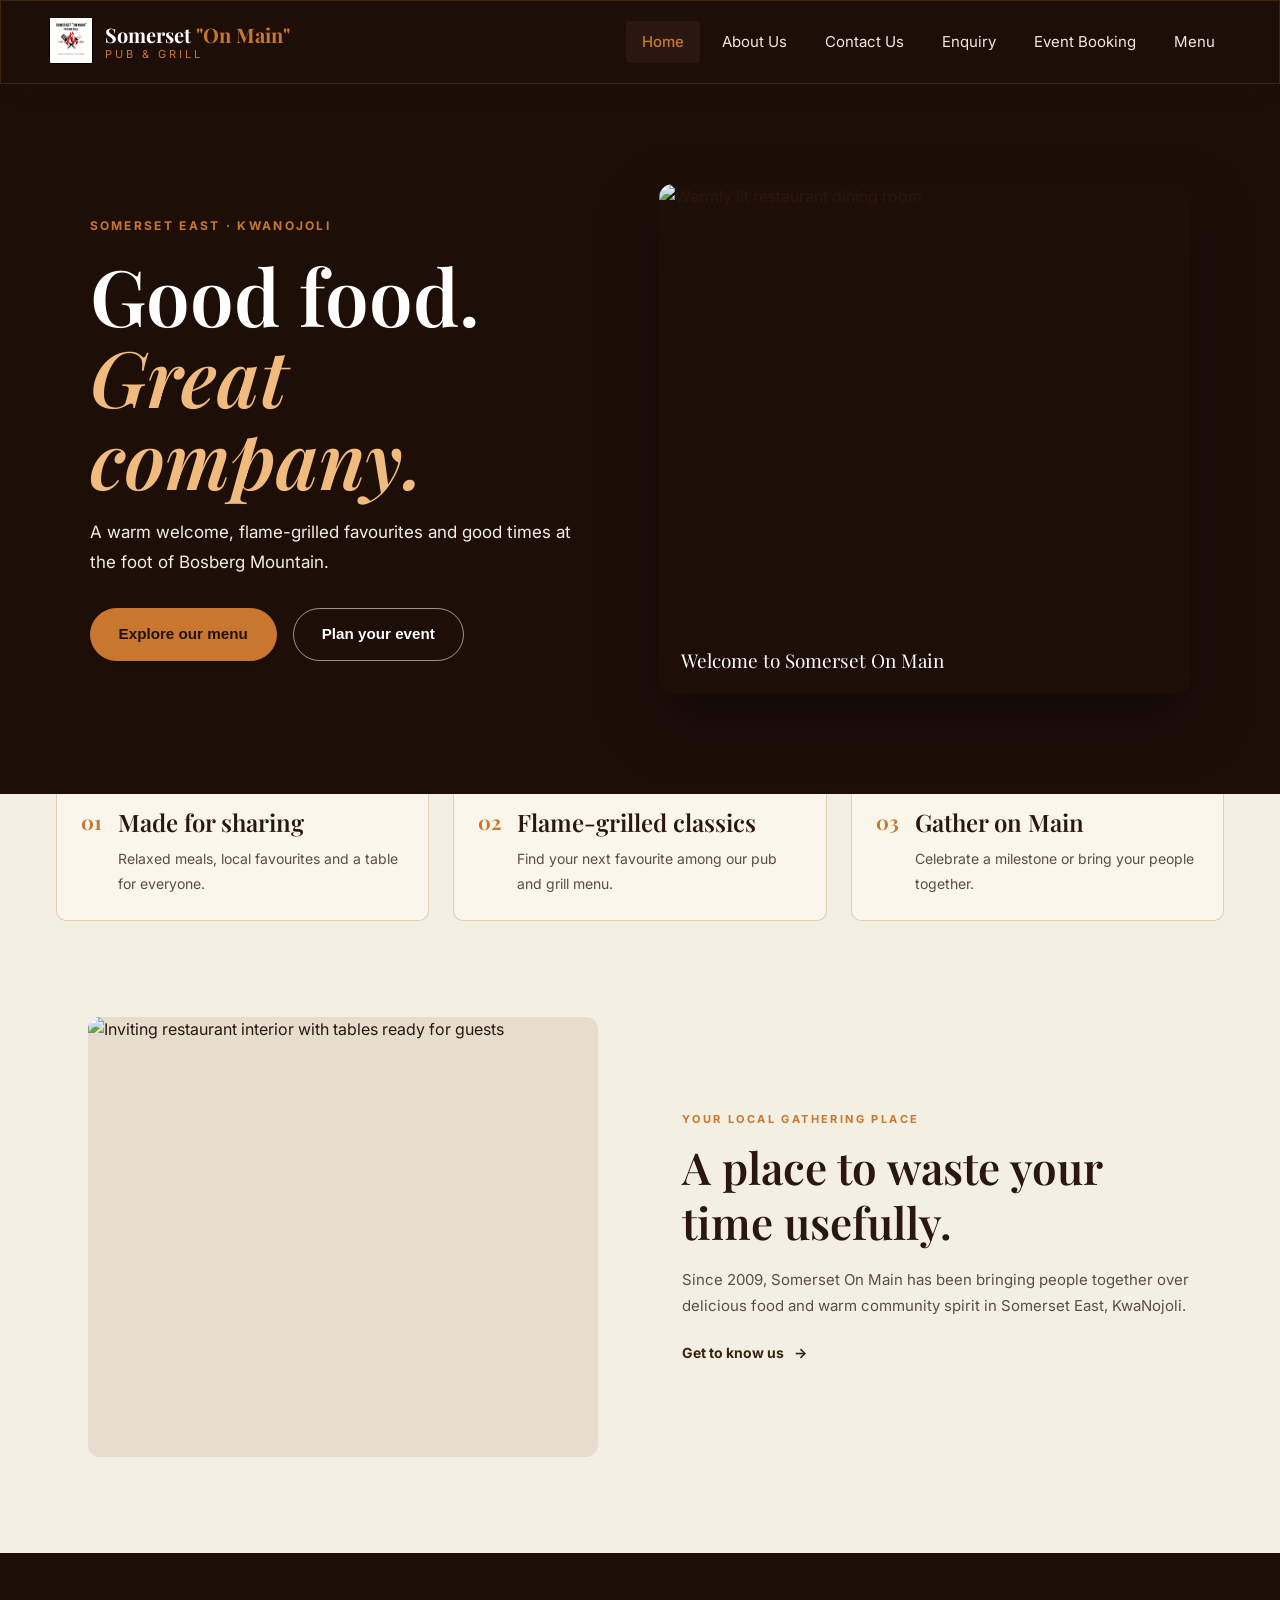
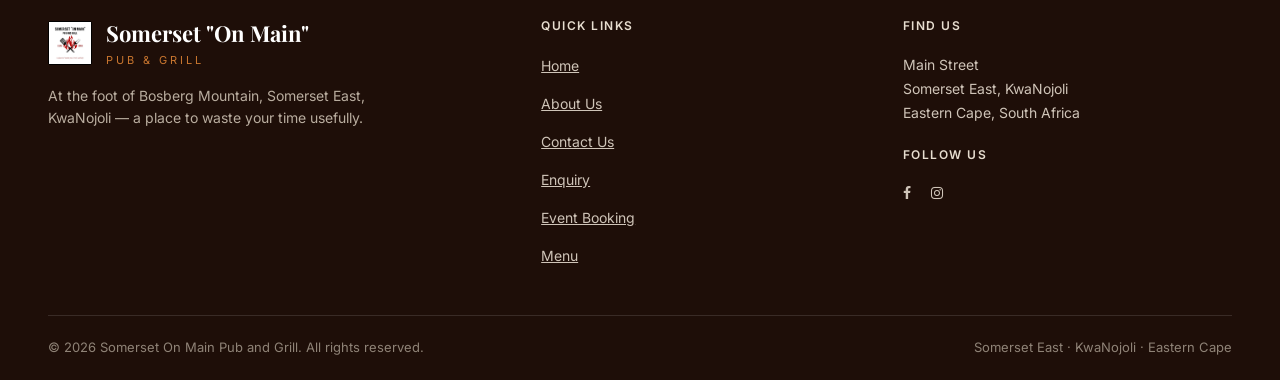
==== commit 8069ef36: "Updated my styles.css added accordion button styling and added new images to my assets." ====
--- a/index.html
+++ b/index.html
@@ -1,134 +1,202 @@
-<!DOCTYPE html>
-<html lang="en">
-<head>
-  <meta charset="UTF-8">
-  <meta name="viewport" content="width=device-width, initial-scale=1.0">
-  <!-- SEO: unique title (50-60 characters), description (120-160 characters) and keywords for this page -->
-  <title>Somerset On Main Pub and Grill | Pub &amp; Grill in Somerset East</title>
-  <meta name="description" content="Somerset On Main Pub and Grill in Somerset East (KwaNojoli): flame-grilled steaks, ribs, cocktails and great vibes at the foot of Bosberg Mountain. View our menu or book an event.">
-  <meta name="keywords" content="Somerset On Main, pub and grill, Somerset East, KwaNojoli, restaurant, steakhouse, flame-grilled steak, cocktails, Eastern Cape, event venue">
-  <meta name="author" content="Owethu Manene">
-  <meta name="robots" content="index, follow">
-  <link rel="canonical" href="https://owethu618.github.io/Somerset-On-Main-Pub-and-Grill/">
-  <!-- Open Graph: controls how the page looks when shared on Facebook / WhatsApp -->
-  <meta property="og:type" content="website">
-  <meta property="og:site_name" content="Somerset On Main Pub and Grill">
-  <meta property="og:title" content="Somerset On Main Pub and Grill | Pub &amp; Grill in Somerset East">
-  <meta property="og:description" content="Somerset On Main Pub and Grill in Somerset East (KwaNojoli): flame-grilled steaks, ribs, cocktails and great vibes at the foot of Bosberg Mountain. View our menu or book an event.">
-  <meta property="og:url" content="https://owethu618.github.io/Somerset-On-Main-Pub-and-Grill/">
-  <meta property="og:image" content="https://owethu618.github.io/Somerset-On-Main-Pub-and-Grill/assets/images/somerset-on-main-restaurant-entrance.jpg">
-  <meta property="og:locale" content="en_ZA">
-  <link rel="icon" type="image/jpeg" href="assets/images/somerset-on-main-logo.jpg">
-  <link rel="stylesheet" href="assets/css/styles.css">
-  <link rel="preconnect" href="https://fonts.googleapis.com">
-  <link rel="preconnect" href="https://fonts.gstatic.com" crossorigin>
-  <link href="https://fonts.googleapis.com/css2?family=Playfair+Display:ital,wght@0,500;0,600;0,700;1,500;1,600&family=Inter:wght@400;500;600&display=swap" rel="stylesheet">
- 
-</head>
-<body class="home-page">
-  <a class="skip-link" href="#main">Skip to main content</a>
-  <header class="site-header">
-    <!-- Navigation bar -->
-    <nav class="navbar" aria-label="Main navigation">
-      <!-- Logo -->
-      <a class="navbar__brand" href="index.html" aria-label="Somerset On Main Pub and Grill - home">
-        <div class="logo-badge">
-          <img src="assets/images/somerset-on-main-logo.jpg" width="44" height="44" alt="Somerset On Main Pub and Grill logo">
-        </div>
-        <div class="navbar__brand-text">
-          <span class="navbar__brand-name">Somerset <span class="accent">"On Main"</span></span>
-          <span class="navbar__brand-tag">PUB &amp; GRILL</span>
-        </div>
-      </a>
-      <!-- Hamburger button (only visible on small screens) -->
-      <button type="button" class="hamburger" aria-label="Toggle navigation menu" aria-expanded="false" aria-controls="nav-links">
-        <span></span><span></span><span></span>
-      </button>
-      <div class="navbar__links" id="nav-links">
-      <a href="index.html" class="active" aria-current="page">Home</a>
-      <a href="pages/about.html">About Us</a>
-      <a href="pages/contact.html">Contact Us</a>
-      <a href="pages/enquiry.html">Enquiry</a>
-      <a href="pages/eventbooking.html">Event Booking</a>
-      <a href="pages/menu.html">Menu</a>
-      </div>
-    </nav>
-  </header>
-
-  <!-- Homepage content -->
-  <main id="main">
-    <div class="datestamp" id="datestamp"></div>
-    <section class="hero">
-      <div class="hero-content">
-        <div class="eyebrow">SOMERSET EAST &middot; KWANOJOLI</div>
-        <p class="hero-greeting" id="greeting"></p>
-        <h1>Where Flavour Meets<span class="italic-line"> Great Vibes</span></h1>
-        <p>A place filled with warmth and delicious cuisine, enjoyed at the foot of Bosberg Mountain.</p>
-        <p><span class="open-status" data-open-status role="status">Checking opening hours...</span></p>
-        <!-- Call to action buttons -->
-        <div class="hero-buttons">
-          <a href="pages/menu.html" class="btn btn-primary">View Menu</a>
-          <a href="pages/eventbooking.html" class="btn btn-secondary">Book an Event</a>
-        </div>
-      </div>
-    </section>
-  </main>
-
-  <!-- Footer -->
-  <footer class="footer">
-    <div class="footer__grid">
-      <div class="footer__brand">
-        <div class="footer__brand-top">
-          <div class="logo-badge">
-            <img src="assets/images/somerset-on-main-logo.jpg" width="44" height="44" alt="Somerset On Main Pub and Grill logo" loading="lazy">
-          </div>
-          <div>
-            <div class="footer__brand-name">Somerset "On Main"</div>
-            <div class="footer__brand-tag">PUB &amp; GRILL</div>
-          </div>
-        </div>
-        <p class="footer__brand-desc">
-          At the foot of Bosberg Mountain, Somerset East, KwaNojoli &mdash; a place to waste your time usefully.
-        </p>
-      </div>
-      <!-- Footer quick links -->
-      <div class="footer__quicklinks">
-        <h4>QUICK LINKS</h4>
-        <ul class="footer__links">
-        <li><a href="index.html">Home</a></li>
-        <li><a href="pages/about.html">About Us</a></li>
-        <li><a href="pages/contact.html">Contact Us</a></li>
-        <li><a href="pages/enquiry.html">Enquiry</a></li>
-        <li><a href="pages/eventbooking.html">Event Booking</a></li>
-        <li><a href="pages/menu.html">Menu</a></li>
-        </ul>
-      </div>
-      <!-- Physical address -->
-      <div class="footer__find">
-        <h4>FIND US</h4>
-        <address>
-          Main Street<br>
-          Somerset East, KwaNojoli<br>
-          Eastern Cape, South Africa
-        </address>
-        <h4>FOLLOW US</h4>
-        <!-- Social media links -->
-        <div class="footer__social">
-          <a href="https://www.facebook.com/SomersetOnMainPubandGrill" target="_blank" rel="noopener" aria-label="Somerset On Main on Facebook"><i class="fa fa-facebook" aria-hidden="true"></i></a>
-          <a href="https://www.instagram.com/somerset_on_main_pub_and_grill/" target="_blank" rel="noopener" aria-label="Somerset On Main on Instagram"><i class="fa fa-instagram" aria-hidden="true"></i></a>
-        </div>
-      </div>
-    </div>
-
-    <div class="footer__status"><span class="open-status" data-open-status role="status">Checking opening hours...</span></div>
-    <div class="footer__bottom">
-      <span>&copy; 2026 Somerset On Main Pub and Grill. All rights reserved.</span>
-      <span>Somerset East &middot; KwaNojoli &middot; Eastern Cape</span>
-    </div>
-    <div class="timestamp" id="time" aria-hidden="true"></div>
-  </footer>
-
-  <script src="assets/js/main.js" defer></script>
-
-</body>
-</html>
+<!DOCTYPE html>
+<html lang="en">
+<head>
+<meta charset="UTF-8">
+<meta name="viewport" content="width=device-width, initial-scale=1.0">
+<title>Somerset On Main | Pub &amp; Grill</title>
+
+    <!-- SEO: added -->
+    <meta name="description" content="Family-owned pub and grill in Somerset East (KwaNojoli), Eastern Cape. Flame-grilled steaks, ribs, calamari, cocktails and a warm community welcome since 2009.">
+    <meta name="keywords" content="Somerset On Main, pub and grill, restaurant Somerset East, KwaNojoli, steak, ribs, cocktails, Eastern Cape">
+    <meta name="author" content="Owethu Manene">
+    <meta name="robots" content="index, follow">
+    <meta name="theme-color" content="#1e0e08">
+    <link rel="canonical" href="https://owethu618.github.io/Somerset-On-Main-Pub-and-Grill/">
+    <link rel="icon" type="image/jpeg" href="assets/images/Somerset On Main Pub and Grill Logo.jpg">
+    <meta property="og:type" content="website">
+    <meta property="og:site_name" content="Somerset On Main Pub and Grill">
+    <meta property="og:title" content="Somerset On Main Pub & Grill | Somerset East (KwaNojoli)">
+    <meta property="og:description" content="Family-owned pub and grill in Somerset East (KwaNojoli), Eastern Cape. Flame-grilled steaks, ribs, calamari, cocktails and a warm community welcome since 2009.">
+    <meta property="og:url" content="https://owethu618.github.io/Somerset-On-Main-Pub-and-Grill/">
+    <meta property="og:image" content="https://owethu618.github.io/Somerset-On-Main-Pub-and-Grill/assets/images/Somerset%20On%20Main%20Pub%20and%20Grill%20Logo.jpg">
+    <meta property="og:locale" content="en_ZA">
+    <meta name="twitter:card" content="summary">
+    <meta name="twitter:title" content="Somerset On Main Pub & Grill | Somerset East (KwaNojoli)">
+    <meta name="twitter:description" content="Family-owned pub and grill in Somerset East (KwaNojoli), Eastern Cape. Flame-grilled steaks, ribs, calamari, cocktails and a warm community welcome since 2009.">
+    <script type="application/ld+json">
+{
+  "@context": "https://schema.org",
+  "@type": "Restaurant",
+  "name": "Somerset On Main Pub and Grill",
+  "url": "https://owethu618.github.io/Somerset-On-Main-Pub-and-Grill/",
+  "image": "https://owethu618.github.io/Somerset-On-Main-Pub-and-Grill/assets/images/Somerset%20On%20Main%20Pub%20and%20Grill%20Logo.jpg",
+  "telephone": "+27422431925",
+  "email": "somersetonmain@gmail.com",
+  "servesCuisine": [
+    "Pub food",
+    "Grill",
+    "South African"
+  ],
+  "priceRange": "R43 - R242",
+  "foundingDate": "2009-07-27",
+  "address": {
+    "@type": "PostalAddress",
+    "streetAddress": "Main Street",
+    "addressLocality": "Somerset East (KwaNojoli)",
+    "addressRegion": "Eastern Cape",
+    "addressCountry": "ZA"
+  },
+  "geo": {
+    "@type": "GeoCoordinates",
+    "latitude": -32.7192,
+    "longitude": 25.585
+  },
+  "hasMap": "https://www.google.com/maps/search/?api=1&query=Somerset+on+Main+Pub+and+Grill+Somerset+East",
+  "openingHoursSpecification": [
+    {
+      "@type": "OpeningHoursSpecification",
+      "dayOfWeek": [
+        "Monday",
+        "Tuesday",
+        "Wednesday",
+        "Thursday",
+        "Friday"
+      ],
+      "opens": "11:00",
+      "closes": "22:00"
+    },
+    {
+      "@type": "OpeningHoursSpecification",
+      "dayOfWeek": "Saturday",
+      "opens": "10:00",
+      "closes": "23:00"
+    },
+    {
+      "@type": "OpeningHoursSpecification",
+      "dayOfWeek": "Sunday",
+      "opens": "10:00",
+      "closes": "20:00"
+    }
+  ],
+  "sameAs": [
+    "https://www.facebook.com/SomersetOnMainPubandGrill",
+    "https://www.instagram.com/somerset_on_main_pub_and_grill/"
+  ]
+}
+    </script>
+<link rel="stylesheet" href="assets/images/css/styles.css">
+<link rel="preconnect" href="https://fonts.googleapis.com">
+<link rel="preconnect" href="https://fonts.gstatic.com" crossorigin>
+<link href="https://fonts.googleapis.com/css2?family=Playfair+Display:ital,wght@0,500;0,600;0,700;1,500;1,600&family=Inter:wght@400;500;600&display=swap" rel="stylesheet">
+
+</head>
+<body>
+  <header class="site-header">
+    <!--Navigation Bar-->
+<nav class="navbar">
+  <!--Logo-->
+  <div class="navbar__brand">
+    <div class="logo-badge">
+        <a href="index.html"><img src="assets/images/Somerset On Main Pub and Grill Logo.jpg" width="100%" height="100%" alt="Somerset On Main logo"></a>
+    </div>
+    <div class="navbar__brand-text">
+      <span class="navbar__brand-name">Somerset <span class="accent">"On Main"</span></span>
+      <span class="navbar__brand-tag">PUB &amp; GRILL</span>
+    </div>
+  </div>
+  <div class="navbar__links">
+    <a href="index.html" class="active">Home</a>
+    <a href="pages/about.html">About Us</a>
+    <a href="pages/contact.html">Contact Us</a>
+    <a href="pages/enquiry.html">Enquiry</a>
+    <a href="pages/eventbooking.html">Event Booking</a>
+    <a href="pages/menu.html">Menu</a>
+  </div>
+</nav>
+</header>
+<!--Homepage Content-->
+<main class="home-page">
+  <section class="hero">
+    <div class="hero-content">
+      <span class="home-eyebrow">SOMERSET EAST · KWANOJOLI</span>
+      <h1>Good food.<br><em>Great company.</em></h1>
+      <p>A warm welcome, flame-grilled favourites and good times at the foot of Bosberg Mountain.</p>
+      <div class="hero-buttons">
+        <a href="pages/menu.html" class="btn btn-primary">Explore our menu</a>
+        <a href="pages/eventbooking.html" class="btn btn-secondary">Plan your event</a>
+      </div>
+    </div>
+    <a class="home-hero-photo" href="https://images.unsplash.com/photo-1514933651103-005eec06c04b?auto=format&amp;fit=crop&amp;w=1600&amp;q=85" target="_blank" rel="noopener" aria-label="Open restaurant dining room photo">
+      <img src="https://images.unsplash.com/photo-1514933651103-005eec06c04b?auto=format&amp;fit=crop&amp;w=1200&amp;q=85" alt="Warmly lit restaurant dining room" fetchpriority="high">
+      <span>Welcome to Somerset On Main</span>
+    </a>
+  </section>
+  <section class="home-highlights" aria-label="Somerset On Main highlights">
+    <article><span class="highlight-icon" aria-hidden="true">01</span><div><h2>Made for sharing</h2><p>Relaxed meals, local favourites and a table for everyone.</p></div></article>
+    <article><span class="highlight-icon" aria-hidden="true">02</span><div><h2>Flame-grilled classics</h2><p>Find your next favourite among our pub and grill menu.</p></div></article>
+    <article><span class="highlight-icon" aria-hidden="true">03</span><div><h2>Gather on Main</h2><p>Celebrate a milestone or bring your people together.</p></div></article>
+  </section>
+  <section class="home-story">
+    <div class="home-story__image"><img src="https://images.unsplash.com/photo-1517248135467-4c7edcad34c4?auto=format&amp;fit=crop&amp;w=1000&amp;q=85" alt="Inviting restaurant interior with tables ready for guests" loading="lazy"></div>
+    <div class="home-story__copy"><span class="menu-eyebrow">YOUR LOCAL GATHERING PLACE</span><h2>A place to waste your time usefully.</h2><p>Since 2009, Somerset On Main has been bringing people together over delicious food and warm community spirit in Somerset East, KwaNojoli.</p><a class="text-link" href="pages/about.html">Get to know us <span aria-hidden="true">→</span></a></div>
+  </section>
+</main>
+
+
+
+<!-- Home page hero / welcome sections go here -->
+
+<footer class="footer">
+  <div class="footer__grid">
+    <div class="footer__brand">
+      <div class="footer__brand-top">
+         <div class="logo-badge">
+        <img src="assets/images/Somerset On Main Pub and Grill Logo.jpg" width="100%" height="100%" alt="Somerset On Main logo">
+    </div>
+        <div>
+          <div class="footer__brand-name">Somerset "On Main"</div>
+          <div class="footer__brand-tag">PUB &amp; GRILL</div>
+        </div>
+      </div>
+      <p class="footer__brand-desc">
+        At the foot of Bosberg Mountain, Somerset East, KwaNojoli — a place to waste your time usefully.
+      </p>
+    </div>
+<!--Footer Quicklinks-->
+    <div class="footer__quicklinks">
+      <h4>QUICK LINKS</h4>
+      <ul class="footer__links">
+        <li><a href="index.html"><u>Home</u></a></li>
+        <li><a href="pages/about.html"><u>About Us</u></a></li>
+        <li><a href="pages/contact.html"><u>Contact Us</u></a></li>
+        <li><a href="pages/enquiry.html"><u>Enquiry</u></a></li>
+        <li><a href="pages/eventbooking.html"><u>Event Booking</u></a></li>
+        <li><a href="pages/menu.html"><u>Menu</u></a></li>
+      </ul>
+    </div>
+<!--Establishments' physical address-->
+    <div class="footer__find">
+      <h4>FIND US</h4>
+      <address>
+        Main Street<br>
+        Somerset East, KwaNojoli<br>
+        Eastern Cape, South Africa
+      </address>
+      <h4>FOLLOW US</h4>
+      <!--Social Media Links-->
+      <div class="footer__social">
+        <a href="https://www.facebook.com/SomersetOnMainPubandGrill" target="_blank"><i class="fa fa-facebook"></i></a>
+        <a href="https://www.instagram.com/somerset_on_main_pub_and_grill/" target="_blank"><i class="fa fa-instagram"></i></a>
+      </div>
+    </div>
+  </div>
+
+  <div class="footer__bottom">
+    <span>© 2026 Somerset On Main Pub and Grill. All rights reserved.</span>
+    <span>Somerset East · KwaNojoli · Eastern Cape</span>
+  </div>
+</footer>
+
+<script src="script.js" defer></script>
+</body>
+</html>
--- a/assets/images/css/styles.css
+++ b/assets/images/css/styles.css
@@ -0,0 +1,1457 @@
+@import url('https://cdnjs.cloudflare.com/ajax/libs/font-awesome/4.7.0/css/font-awesome.min.css');
+
+:root {
+  --brown-dark: #1e0e08;
+  --bg-page: #f4efe3;
+  --orange-accent: #c9762f;
+  --text-heading: #2a1710;
+  --text-body: #5c4e3f;
+  --brown-btn: #3b2310;
+  --brown-btn-hover: #4a2c14;
+  --border-input: #dcc9a1;
+  --input-bg: #faf6ec;
+  --grey-link: #cfc4b8;
+  --hairline: rgba(255,255,255,0.12);
+}
+
+* { box-sizing: border-box;
+  margin: 0;
+  padding: 0;
+}
+
+html{
+  scroll-behavior: smooth;
+}
+
+body {
+  margin: 0;
+  font-family: 'Inter', sans-serif;
+  /*background:#f4f4f9;*/
+  color: var(--text-heading);
+  line-height: 1.5;
+}
+
+.home-page {
+  background-image: url('../back4.jpg');
+  background-size: cover;
+  background-position: center;
+}
+
+.site-header { background: var(--brown-dark);
+padding: 20px 8%;
+display: flex;
+align-items: center;
+top: 0;
+border:#3b2310 1px solid;
+color: #fff;
+z-index: 1000;
+
+ }
+
+ .hero {
+    position: relative;
+    min-height: 640px;
+    background-size: cover;
+    background-position: center;
+    display: flex;
+    align-items: center;
+    justify-content: center;
+    text-align: center;
+    padding: 60px 20px;
+  }
+
+  .cta-button{
+    align-items:last baseline;
+    border: orange 1px solid; 
+    background-color:#c9762f;
+
+    
+  }
+
+  .eyebrow {
+    color: var(--brown-btn);
+    letter-spacing: 3px;
+    font-family: Arial, sans-serif;
+    font-size: 3.85rem;
+    margin-bottom: 20px;
+    color: white;
+    animation: flash-animation 1s infinite;
+  }
+  @keyframes flash-animation {
+    50% { color: white; }
+    100% { color: red; }
+  }
+
+   .hero-buttons {
+    display: flex;
+    gap: 16px;
+    justify-content: center;
+    font-family: Arial, sans-serif;
+  }
+
+  .btn {
+    padding: 14px 28px;
+    font-size: 0.95rem;
+    font-weight: 600;
+    border-radius: 4px;
+    text-decoration: none;
+    display: inline-block;
+  }
+select.custom-dropdown, 
+select.custom-dropdown::picker(select) {
+  appearance: base-select;
+}
+
+/* Style the main trigger button */
+select.custom-dropdown {
+  padding: 10px 15px;
+  font-size: 16px;
+  border: 2px solid #ccc;
+  border-radius: 6px;
+  background-color: #fff;
+  cursor: pointer;
+  min-width: 200px;
+  transition: border-color 0.2s;
+}
+
+select.custom-dropdown:hover {
+  border-color: #007bff;
+}
+
+/* Style the actual dropdown menu (the popover picker) */
+select.custom-dropdown::picker(select) {
+  background-color: #fff;
+  border: 1px solid #ddd;
+  border-radius: 6px;
+  box-shadow: 0 4px 12px rgba(0, 0, 0, 0.1);
+  padding: 5px 0;
+}
+
+/* Style individual options inside the menu */
+select.custom-dropdown option {
+  padding: 10px 15px;
+  cursor: pointer;
+}
+
+select.custom-dropdown option:hover {
+  background-color: #f8f9fa;
+  color: #007bff;
+}
+
+  .btn-primary {
+    background: var(--border-input);
+    color: #1a0f0a;
+    border: 2px solid var(--brown-btn);
+    box-shadow: 0 4px 6px rgba(0, 0, 0, 0.1);
+    border-radius: 999px;
+  }
+  .btn-primary:hover{
+    background-color: #0052a3; 
+    transform: translateY(-2px); 
+    box-shadow: 0 6px 12px rgba(0, 0, 0, 0.15);
+  }
+
+   .btn-secondary {
+    background: var(--border-input);
+    color: var(--text-cream);
+    border: 2px solid var(--brown-btn);
+    border-radius: 999px;
+
+  }
+
+  .btn-secondary:hover {
+    background-color: #0052a3;
+    transform: translateY(-2px);
+    box-shadow: 0 6px 12px rgba(0, 0, 0, 0.15);
+    
+  }
+ .site-logo img {  
+  max-width: 20%;
+  height: auto;
+  border-radius: 4px;
+
+ }
+
+a { text-decoration: none; color: inherit; }
+
+/* ============ LOGO BADGE ============ */
+.logo-badge {
+  width: 44px;
+  height: 44px;
+  background: #fff;
+  border: 1px solid #000;
+  border-radius: 2px;
+  display: flex;
+  align-items: center;
+  justify-content: center;
+  flex-shrink: 0;
+}
+
+.logo-badge svg { width: 24px; height: 24px; }
+
+/* ============ NAVBAR ============ */
+.navbar {
+  display: flex;
+  align-items: center;
+  justify-content: space-between;
+  background: var(--brown-dark);
+  padding: 14px 48px;
+  border-bottom: 1px solid #000;
+}
+
+.navbar__brand {
+  display: flex;
+  align-items: center;
+  gap: 12px;
+}
+
+.navbar__brand-text {
+  display: flex;
+  flex-direction: column;
+  line-height: 1.15;
+}
+
+.navbar__brand-name {
+  font-family: 'Playfair Display', serif;
+  font-weight: 700;
+  font-size: 20px;
+  color: #fff;
+}
+
+.navbar__brand-name .accent { color: var(--orange-accent); }
+
+.navbar__brand-tag {
+  font-size: 11px;
+  letter-spacing: 3px;
+  color: var(--orange-accent);
+  margin-top: 2px;
+}
+
+.navbar__links {
+  display: flex;
+  align-items: center;
+  gap: 6px;
+}
+
+.navbar__links a {
+  font-size: 15px;
+  color: #f1e9dd;
+  padding: 10px 16px;
+  border-radius: 4px;
+  transition: color 0.2s ease, background 0.2s ease;
+}
+
+.navbar__links a:hover { color: var(--orange-accent); }
+
+.navbar__links a.active {
+  background: #2a1710;
+  color: var(--orange-accent);
+  font-weight: 500;
+}
+
+/* ============ PAGE HERO ============ */
+.page-hero {
+  max-width: 1200px;
+  margin: 0 auto;
+  padding: 64px 48px 24px;
+  background: var(--bg-page);
+}
+
+.page-hero h1 {
+  font-family: 'Playfair Display', serif;
+  font-size: 40px;
+  font-weight: 600;
+  margin: 0 0 14px;
+}
+
+.page-hero .underline {
+  width: 56px;
+  height: 3px;
+  background: var(--orange-accent);
+  display: block;
+}
+
+.page-intro {
+  max-width: 1200px;
+  margin: 0 auto;
+  padding: 0 48px 40px;
+  background: var(--bg-page);
+  font-size: 16px;
+  color: var(--text-body);
+  line-height: 1.6;
+}
+
+/* ============ FORMS (shared) ============ */
+.form-field { display: flex; flex-direction: column; gap: 8px; margin-bottom: 22px; }
+.form-field label { font-size: 14px; font-weight: 600; color: var(--text-heading); }
+
+input, textarea {
+  width: 100%;
+  padding: 14px 16px;
+  background: var(--input-bg);
+  border: 1px solid var(--border-input);
+  border-radius: 4px;
+  font-family: 'Inter', sans-serif;
+  font-size: 15px;
+  color: var(--text-heading);
+}
+
+textarea { min-height: 120px; resize: vertical; }
+::placeholder { color: #a89478; }
+
+.btn-dark {
+  align-self: flex-start;
+  background: var(--brown-btn);
+  color: #fff;
+  border: none;
+  padding: 14px 28px;
+  font-size: 15px;
+  font-weight: 600;
+  border-radius: 4px;
+  cursor: pointer;
+  transition: background 0.2s ease;
+}
+
+.btn-dark:hover { background: var(--brown-btn-hover); }
+
+
+/* ============ CONTACT PAGE ============ */
+.contact-grid {
+  display: grid;
+  grid-template-columns: 1fr 1fr;
+  gap: 60px;
+  max-width: 1200px;
+  margin: 0 auto;
+  padding: 0 48px 56px;
+  background: var(--bg-page);
+}
+
+.contact-info h3 {
+  font-size: 15px;
+  color: var(--text-heading);
+  margin: 0 0 8px;
+  font-weight: 600;
+}
+
+.underlined-link {
+    text-decoration: underline;
+}
+
+.contact-info p {
+  margin: 0 0 28px;
+  color: var(--orange-accent);
+  font-size: 15px;
+  line-height: 1.7;
+}
+
+
+.contact-info .social a {
+  color: var(--orange-accent);
+  margin-right: 20px;
+  font-size: 15px;
+}
+
+.contact-form {
+  display: flex;
+  flex-direction: column;
+  gap: 18px;
+}
+
+.find-us {
+  max-width: 1200px;
+  margin: 0 auto;
+  padding: 0 48px 64px;
+  background: var(--bg-page);
+}
+
+.find-us h2 {
+  font-family: 'Playfair Display', serif;
+  font-size: 26px;
+  margin: 0 0 14px;
+}
+
+.map-frame {
+  width: 100%;
+  height: 360px;
+  border: 1px solid #ddd;
+  border-radius: 4px;
+  overflow: hidden;
+}
+
+.map-frame iframe { width: 100%; height: 100%; border: 0; }
+
+.map-caption { margin-top: 14px; font-size: 14px; color: var(--orange-accent); }
+
+/* ---------- menu search + filters ---------- */
+.menu-tools { margin: 24px 0 8px; display: flex; flex-direction: column; gap: 14px; }
+.search-wrap { position: relative; max-width: 520px; }
+.search-wrap input[type="search"] { padding-right: 44px; }
+.clear-search {
+  position: absolute; right: 6px; top: 50%; transform: translateY(-50%);
+  background: none; border: none; font-size: 22px; line-height: 1; cursor: pointer;
+  color: var(--text-body); padding: 6px 10px;
+}
+.filter-bar { display: flex; gap: 10px; flex-wrap: wrap; }
+.filter-btn {
+  background: var(--input-bg); border: 2px solid var(--brown-btn); color: var(--text-heading);
+  padding: 8px 18px; border-radius: 999px; font-weight: 600; cursor: pointer; font-size: 14px;
+  font-family: 'Inter', sans-serif; transition: background 0.2s ease, color 0.2s ease;
+}
+.filter-btn:hover { background: var(--border-input); }
+.filter-btn.active { background: var(--brown-btn); color: #fff; }
+.search-status { font-size: 14px; color: var(--text-body); min-height: 1.4em; }
+.no-results { background: var(--input-bg); padding: 18px; border-radius: 6px; border: 1px dashed var(--border-input); }
+.link-button { background: none; border: none; text-decoration: underline; color: var(--orange-accent); cursor: pointer; font-size: inherit; font-weight: 600; }
+.menu-group { margin-top: 26px; }
+.menu-group > h3 { font-family: 'Playfair Display', serif; font-size: 24px; color: var(--orange-accent); border-bottom: 1px solid #ddcdb0; padding-bottom: 6px; margin-bottom: 14px; }
+.dish { padding: 10px 0 14px; border-bottom: 1px dotted #ddcdb0; }
+.dish[hidden], .menu-group[hidden], .no-results[hidden] { display: none; }
+.dish__head { display: flex; justify-content: space-between; gap: 16px; align-items: baseline; }
+.dish__name { font-size: 17px; font-weight: 600; color: var(--text-heading); }
+.dish__price { font-weight: 700; white-space: nowrap; color: var(--text-heading); }
+.dish__desc { font-size: 14px; color: var(--text-body); margin: 4px 0 0; }
+.menu-note { font-size: 14px; font-style: italic; }
+
+
+
+
+/* ============ ENQUIRY / EVENT BOOKING PAGES ============ */
+.form-section {
+  max-width: 640px;
+  margin: 0 auto;
+  padding: 0 48px 64px;
+  background: var(--bg-page);
+}
+
+/* stretch the cream background full width behind narrow forms */
+.form-page-bg { background: var(--bg-page); }
+
+/* ============ MENU PAGE ============ */
+.menu-section {
+  max-width: 900px;
+  margin: 0 auto;
+  padding: 0 48px 64px;
+  background: var(--bg-page);
+}
+
+.menu-category h2 {
+  font-family: 'Playfair Display', serif;
+  font-size: 24px;
+  color: var(--orange-accent);
+  margin: 0 0 10px;
+}
+
+.menu-category hr {
+  border: none;
+  border-top: 1px solid #ddcdb0;
+  margin: 0 0 24px;
+}
+
+.menu-item {
+  display: flex;
+  justify-content: space-between;
+  align-items: baseline;
+  margin-bottom: 6px;
+}
+
+.menu-item .name { font-weight: 600; font-size: 16px; }
+.menu-item .price { font-weight: 600; font-size: 16px; }
+
+.menu-item-desc {
+  color: var(--orange-accent);
+  font-size: 14px;
+  margin: 0 0 22px;
+}
+
+.menu-page {
+  background: var(--bg-page);
+}
+
+.menu-hero {
+  display: grid;
+  grid-template-columns: minmax(0, 1fr) minmax(280px, 0.85fr);
+  align-items: center;
+  gap: clamp(32px, 7vw, 96px);
+  max-width: 1200px;
+  margin: 0 auto;
+  padding: clamp(56px, 9vw, 112px) 48px;
+}
+
+.menu-hero__content { max-width: 560px; }
+.menu-eyebrow {
+  display: block;
+  color: var(--orange-accent);
+  font-size: 11px;
+  font-weight: 700;
+  letter-spacing: 2.4px;
+  line-height: 1.5;
+}
+
+.menu-hero h1 {
+  margin: 14px 0 18px;
+  color: var(--text-heading);
+  font-family: 'Playfair Display', serif;
+  font-size: clamp(42px, 6vw, 72px);
+  font-weight: 600;
+  line-height: 1.05;
+}
+
+.menu-hero__content > p,
+.menu-intro > p {
+  color: var(--text-body);
+  font-size: 16px;
+  line-height: 1.8;
+}
+
+.menu-hero__button {
+  display: inline-flex;
+  align-items: center;
+  gap: 18px;
+  margin-top: 28px;
+  padding: 14px 22px;
+  border-radius: 999px;
+  background: var(--brown-btn);
+  color: #fff;
+  font-size: 14px;
+  font-weight: 600;
+  text-decoration: none;
+  transition: background 180ms ease, transform 180ms ease;
+}
+
+.menu-hero__button:hover,
+.menu-hero__button:focus-visible {
+  background: var(--brown-btn-hover);
+  transform: translateY(-2px);
+}
+
+.menu-hero__image,
+.menu-poster {
+  position: relative;
+  display: block;
+  overflow: hidden;
+  border-radius: 14px;
+  background: #e7ddcf;
+}
+
+.menu-hero__image {
+  height: clamp(300px, 38vw, 470px);
+  box-shadow: 0 22px 55px rgba(42, 23, 16, 0.18);
+}
+
+.menu-hero__image img,
+.menu-poster img {
+  display: block;
+  width: 100%;
+  height: 100%;
+  object-fit: cover;
+  transition: transform 350ms ease;
+}
+
+.menu-hero__image:hover img,
+.menu-poster:hover img,
+.menu-hero__image:focus-visible img,
+.menu-poster:focus-visible img {
+  transform: scale(1.04);
+}
+
+.menu-image-hint {
+  position: absolute;
+  right: 14px;
+  bottom: 14px;
+  display: inline-flex;
+  gap: 8px;
+  align-items: center;
+  padding: 9px 13px;
+  border: 1px solid rgba(255, 255, 255, 0.35);
+  border-radius: 999px;
+  background: rgba(30, 14, 8, 0.78);
+  color: #fff;
+  font-size: 12px;
+  font-weight: 600;
+}
+
+.menu-nav {
+  position: sticky;
+  top: 82px;
+  z-index: 10;
+  display: flex;
+  justify-content: center;
+  gap: 12px;
+  overflow-x: auto;
+  padding: 14px 20px;
+  border-top: 1px solid rgba(59, 35, 16, 0.1);
+  border-bottom: 1px solid rgba(59, 35, 16, 0.1);
+  background: rgba(250, 246, 236, 0.96);
+  backdrop-filter: blur(12px);
+}
+
+.menu-nav a {
+  flex: 0 0 auto;
+  padding: 9px 17px;
+  border: 1px solid var(--border-input);
+  border-radius: 999px;
+  color: var(--text-heading);
+  font-size: 13px;
+  font-weight: 600;
+  text-decoration: none;
+  transition: background 180ms ease, border-color 180ms ease, color 180ms ease;
+}
+
+.menu-nav a:hover,
+.menu-nav a:focus-visible {
+  border-color: var(--brown-btn);
+  background: var(--brown-btn);
+  color: #fff;
+}
+
+.menu-content {
+  max-width: 1200px;
+  margin: 0 auto;
+  padding: 82px 48px 96px;
+  scroll-margin-top: 80px;
+}
+
+.menu-intro {
+  max-width: 650px;
+  margin: 0 auto 56px;
+  text-align: center;
+}
+
+.menu-intro h2,
+.menu-category__heading h3 {
+  margin: 8px 0 10px;
+  color: var(--text-heading);
+  font-family: 'Playfair Display', serif;
+  font-size: clamp(32px, 4vw, 46px);
+  font-weight: 600;
+}
+
+.menu-category {
+  margin: 0 0 76px;
+  scroll-margin-top: 88px;
+}
+
+.menu-category__heading {
+  display: flex;
+  align-items: end;
+  justify-content: space-between;
+  gap: 20px;
+  margin-bottom: 23px;
+  padding-bottom: 18px;
+  border-bottom: 1px solid var(--border-input);
+}
+
+.menu-category__heading h3 {
+  margin-bottom: 0;
+  font-size: clamp(28px, 3.5vw, 38px);
+}
+
+.menu-category__count {
+  padding-bottom: 5px;
+  color: var(--text-body);
+  font-size: 12px;
+  font-weight: 600;
+  white-space: nowrap;
+}
+
+.menu-category__note {
+  margin: -7px 0 22px;
+  color: var(--text-body);
+  font-size: 14px;
+}
+
+.menu-card-grid {
+  display: grid;
+  grid-template-columns: repeat(2, minmax(0, 1fr));
+  gap: 16px;
+}
+
+.menu-card {
+  display: grid;
+  grid-template-columns: 78px minmax(0, 1fr);
+  align-items: start;
+  gap: 16px;
+  min-width: 0;
+  padding: 22px 24px;
+  border: 1px solid rgba(220, 201, 161, 0.8);
+  border-radius: 10px;
+  background: var(--input-bg);
+  box-shadow: 0 5px 18px rgba(42, 23, 16, 0.035);
+  transition: border-color 180ms ease, box-shadow 180ms ease, transform 180ms ease;
+}
+
+.menu-card__image {
+  display: block;
+  width: 78px;
+  height: 78px;
+  overflow: hidden;
+  border-radius: 8px;
+  background: #e7ddcf;
+}
+
+.menu-card__image img {
+  display: block;
+  width: 100%;
+  height: 100%;
+  object-fit: cover;
+  transition: transform 250ms ease;
+}
+
+.menu-card__image:hover img,
+.menu-card__image:focus-visible img {
+  transform: scale(1.1);
+}
+
+.menu-card__image:focus-visible {
+  outline: 3px solid var(--orange-accent);
+  outline-offset: 3px;
+}
+
+.menu-card:hover {
+  transform: translateY(-3px);
+  border-color: var(--orange-accent);
+  box-shadow: 0 12px 26px rgba(42, 23, 16, 0.09);
+}
+
+.menu-card__top {
+  display: flex;
+  align-items: baseline;
+  justify-content: space-between;
+  gap: 16px;
+}
+
+.menu-card h4 {
+  color: var(--text-heading);
+  font-family: 'Playfair Display', serif;
+  font-size: 18px;
+  font-weight: 600;
+  line-height: 1.35;
+}
+
+.menu-card__price {
+  flex: 0 0 auto;
+  color: var(--orange-accent);
+  font-size: 14px;
+  font-weight: 700;
+}
+
+.menu-card > p {
+  margin-top: 10px;
+  color: var(--text-body);
+  font-size: 13px;
+  line-height: 1.7;
+}
+
+.menu-category--cocktails { margin-bottom: 35px; }
+.menu-poster {
+  max-width: 780px;
+  margin: 0 auto;
+  aspect-ratio: 1.25;
+  box-shadow: 0 12px 35px rgba(42, 23, 16, 0.12);
+}
+
+.menu-poster img { object-position: center 20%; }
+.menu-disclaimer {
+  color: var(--text-body);
+  font-size: 12px;
+  text-align: center;
+}
+
+/* ============ FOOTER ============ */
+.footer {
+  background: var(--brown-dark);
+  color: var(--grey-link);
+  padding: 64px 48px 0;
+}
+
+.footer__grid {
+  display: grid;
+  grid-template-columns: 1.4fr 1fr 1fr;
+  gap: 32px;
+  max-width: 1200px;
+  margin: 0 auto;
+  padding-bottom: 48px;
+}
+
+.footer__brand-top {
+  display: flex;
+  align-items: center;
+  gap: 14px;
+  margin-bottom: 16px;
+}
+
+.footer__brand-name {
+  font-family: 'Playfair Display', serif;
+  font-weight: 700;
+  font-size: 22px;
+  color: #fff;
+}
+
+.footer__brand-tag {
+  font-size: 11px;
+  letter-spacing: 3px;
+  color: var(--orange-accent);
+  margin-top: 2px;
+}
+
+.footer__brand-desc {
+  font-size: 14px;
+  line-height: 1.6;
+  max-width: 340px;
+  color: #b9ad9f;
+}
+
+.footer h4 {
+  font-size: 12px;
+  letter-spacing: 1.5px;
+  color: #e7ddcf;
+  margin: 0 0 18px;
+  font-weight: 600;
+}
+
+.footer__links {
+  list-style: none;
+  margin: 0;
+  padding: 0;
+  display: flex;
+  flex-direction: column;
+  gap: 14px;
+}
+
+.footer__links a { font-size: 14px; color: var(--grey-link); transition: color 0.2s ease; }
+.footer__links a:hover { color: var(--orange-accent); }
+
+.footer__find address {
+  font-style: normal;
+  font-size: 14px;
+  line-height: 1.7;
+  color: var(--grey-link);
+  margin-bottom: 22px;
+}
+.user-address {
+  font-style: normal;
+  line-height: 1.5;
+  color: #333333;
+  background-color: #f9f9f9;
+  border-left: 4px solid #0056b3;
+  padding: 12px 16px;
+  border-radius: 4px;
+  max-width: 300px;
+}
+
+.footer__social { display: flex; gap: 20px; }
+.footer__social a { font-size: 14px; color: var(--grey-link); }
+.footer__social a:hover { color: var(--orange-accent); }
+
+.footer__bottom {
+  border-top: 1px solid var(--hairline);
+  padding: 22px 0;
+  max-width: 1200px;
+  margin: 0 auto;
+  display: flex;
+  justify-content: space-between;
+  align-items: center;
+  font-size: 13px;
+  color: #8f8377;
+}
+
+/* ============ RESPONSIVE ============ */
+@media (max-width: 1024px) {
+  .navbar { padding: 14px 20px; flex-wrap: wrap; gap: 12px; }
+  .navbar__links { flex-wrap: wrap; justify-content: center; }
+  .page-hero, .page-intro, .contact-grid, .find-us, .form-section, .menu-section { padding-left: 20px; padding-right: 20px; }
+  .menu-hero { gap: 36px; padding-right: 32px; padding-left: 32px; }
+  .menu-content { padding-right: 32px; padding-left: 32px; }
+  .contact-grid { grid-template-columns: 1fr; }
+  .footer { padding: 48px 20px 0; }
+  .footer__grid { grid-template-columns: 1fr; }
+  .footer__bottom { flex-direction: column; gap: 8px; text-align: center; }
+}
+
+@media (max-width: 700px) {
+  .menu-hero {
+    grid-template-columns: 1fr;
+    gap: 30px;
+    padding: 54px 22px 42px;
+  }
+
+  .menu-hero__image { height: min(88vw, 390px); }
+  .menu-nav { justify-content: flex-start; }
+  .menu-content { padding: 60px 22px 72px; }
+  .menu-intro { margin-bottom: 42px; }
+  .menu-category { margin-bottom: 58px; }
+  .menu-card-grid { grid-template-columns: 1fr; }
+  .menu-poster { aspect-ratio: 0.8; }
+}
+
+@media (max-width: 420px) {
+  .menu-category__heading { align-items: flex-start; }
+  .menu-category__count { padding-top: 22px; font-size: 11px; }
+  .menu-card { padding: 19px; }
+  .menu-card { grid-template-columns: 64px minmax(0, 1fr); gap: 13px; }
+  .menu-card__image { width: 64px; height: 64px; }
+  .menu-card__top { align-items: flex-start; gap: 10px; }
+  .menu-card h4 { font-size: 16px; }
+  .menu-card__price { font-size: 13px; }
+  .menu-hero__button { margin-top: 22px; }
+}
+
+
+ /* Base Styling */
+  .input-group {
+    margin-bottom: 15px;
+    display: flex;
+    flex-direction: column;
+    max-width: 300px;
+  }
+  .hint-text {
+    font-size: 0.85em;
+    color: #666;
+    margin-top: 4px;
+  }
+
+  /* Hide error messages by default */
+  .error-text {
+    display: none;
+    font-size: 0.85em;
+    color: #d9534f;
+    margin-top: 4px;
+  }
+
+  /* CSS-Only Validation Magic */
+  /* When a user interacts (:user-invalid) and the browser detects it's wrong */
+  input:user-invalid {
+    border: 2px solid #d9534f;
+  }
+
+  /* Show the error span only when the input is invalid */
+  input:user-invalid ~ .error-text {
+    display: block;
+  }
+
+  /* Hide the standard hint span when the error is showing */
+  input:user-invalid ~ .hint-text {
+    display: none;
+  }
+
+/* ============ SITE-WIDE PAGE AND FORM POLISH ============ */
+.site-header {
+  position: sticky;
+  z-index: 1000;
+  top: 0;
+  padding: 0;
+  box-shadow: 0 6px 22px rgba(30, 14, 8, 0.12);
+}
+
+.navbar {
+  width: 100%;
+  max-width: 1440px;
+  min-height: 82px;
+  margin: 0 auto;
+  border: 0;
+}
+
+.navbar__links a { text-decoration: none; }
+.navbar__links,
+.menu-nav { scrollbar-width: none; }
+.navbar__links::-webkit-scrollbar,
+.menu-nav::-webkit-scrollbar { display: none; }
+.navbar__links a:focus-visible,
+.footer__links a:focus-visible,
+.footer__social a:focus-visible,
+.text-link:focus-visible {
+  outline: 2px solid var(--orange-accent);
+  outline-offset: 3px;
+}
+
+.home-page {
+  overflow: hidden;
+  background: var(--bg-page);
+}
+
+.home-page .hero { background: var(--brown-dark); }
+
+.home-page .hero {
+  display: grid;
+  grid-template-columns: minmax(0, 0.95fr) minmax(320px, 1.05fr);
+  gap: clamp(34px, 7vw, 88px);
+  align-items: center;
+  max-width: 1440px;
+  min-height: 650px;
+  margin: 0 auto;
+  padding: clamp(54px, 8vw, 100px) clamp(26px, 7vw, 100px);
+  text-align: left;
+}
+
+.hero-content { max-width: 570px; }
+.home-eyebrow {
+  display: block;
+  margin-bottom: 20px;
+  color: var(--orange-accent);
+  font-size: 12px;
+  font-weight: 700;
+  letter-spacing: 2.3px;
+}
+
+.home-page .hero h1 {
+  margin: 0 0 18px;
+  color: #fff;
+  font-family: 'Playfair Display', serif;
+  font-size: clamp(48px, 6.2vw, 78px);
+  font-weight: 600;
+  line-height: 1.04;
+}
+
+.home-page .hero h1 em { color: #f1bb7d; }
+.hero-content > p {
+  max-width: 500px;
+  color: #f4efe3;
+  font-size: 17px;
+  line-height: 1.8;
+}
+
+.home-page .hero-buttons {
+  flex-wrap: wrap;
+  justify-content: flex-start;
+  margin-top: 30px;
+}
+
+.home-page .btn { border-radius: 999px; }
+.home-page .btn-primary {
+  border: 1px solid var(--orange-accent);
+  background: var(--orange-accent);
+  color: #20120b;
+}
+
+.home-page .btn-primary:hover { background: #e0944d; }
+.home-page .btn-secondary {
+  border: 1px solid rgba(255, 255, 255, 0.55);
+  background: transparent;
+  color: #fff;
+}
+
+.home-page .btn-secondary:hover { background: rgba(255, 255, 255, 0.12); }
+.home-hero-photo {
+  position: relative;
+  display: block;
+  height: clamp(340px, 42vw, 510px);
+  overflow: hidden;
+  border-radius: 14px;
+  box-shadow: 0 25px 65px rgba(0, 0, 0, 0.36);
+}
+
+.home-hero-photo::after {
+  position: absolute;
+  inset: 45% 0 0;
+  background: linear-gradient(transparent, rgba(30, 14, 8, 0.72));
+  content: "";
+}
+
+.home-hero-photo img,
+.home-story__image img,
+.about-story__photo img,
+.form-aside > img {
+  display: block;
+  width: 100%;
+  height: 100%;
+  object-fit: cover;
+}
+
+.home-hero-photo img { transition: transform 400ms ease, opacity 350ms ease; }
+.home-hero-photo img.is-transitioning { opacity: 0; }
+.home-hero-photo:hover img { transform: scale(1.035); }
+.home-hero-photo > span {
+  position: absolute;
+  z-index: 1;
+  right: 22px;
+  bottom: 20px;
+  left: 22px;
+  color: #fff;
+  font-family: 'Playfair Display', serif;
+  font-size: 19px;
+}
+
+.home-highlights {
+  display: grid;
+  grid-template-columns: repeat(3, 1fr);
+  gap: 24px;
+  max-width: 1240px;
+  margin: -12px auto 0;
+  padding: 0 36px 76px;
+}
+
+.home-highlights article {
+  display: flex;
+  gap: 16px;
+  align-items: flex-start;
+  padding: 24px;
+  border: 1px solid rgba(220, 201, 161, 0.8);
+  border-radius: 10px;
+  background: var(--input-bg);
+}
+
+.highlight-icon {
+  color: var(--orange-accent);
+  font-family: 'Playfair Display', serif;
+  font-size: 20px;
+  font-weight: 700;
+}
+
+.home-highlights h2,
+.home-story__copy h2,
+.about-story__copy h2,
+.about-value-card h2,
+.about-cta h2,
+.contact-tile h2,
+.contact-map h2,
+.form-aside__caption h2,
+.form-panel h2 {
+  margin: 0 0 10px;
+  color: var(--text-heading);
+  font-family: 'Playfair Display', serif;
+  font-size: 24px;
+  font-weight: 600;
+  line-height: 1.25;
+}
+
+.home-highlights p,
+.home-story__copy > p,
+.about-story__copy > p,
+.about-value-card > p,
+.contact-tile > p,
+.contact-map > div > p,
+.form-aside__caption > p {
+  color: var(--text-body);
+  font-size: 14px;
+  line-height: 1.75;
+}
+
+.home-story,
+.about-story {
+  display: grid;
+  grid-template-columns: 1fr 1fr;
+  gap: clamp(34px, 7vw, 84px);
+  align-items: center;
+  max-width: 1200px;
+  margin: 0 auto;
+  padding: 20px 48px 96px;
+}
+
+.home-story__image,
+.about-story__photo {
+  position: relative;
+  height: clamp(300px, 38vw, 440px);
+  overflow: hidden;
+  border-radius: 12px;
+  background: #e7ddcf;
+}
+
+.home-story__copy h2,
+.about-story__copy h2 { margin: 12px 0 18px; font-size: clamp(32px, 4vw, 44px); }
+.home-story__copy > p,
+.about-story__copy > p { margin-bottom: 14px; font-size: 15px; }
+.text-link {
+  display: inline-flex;
+  gap: 10px;
+  margin-top: 8px;
+  color: var(--brown-btn);
+  font-size: 14px;
+  font-weight: 700;
+  text-decoration-color: var(--orange-accent);
+  text-underline-offset: 5px;
+}
+
+.page-banner {
+  max-width: 820px;
+  margin: 0 auto;
+  padding: clamp(54px, 8vw, 90px) 24px 50px;
+  text-align: center;
+}
+
+.page-banner h1 {
+  margin: 12px 0 16px;
+  color: var(--text-heading);
+  font-family: 'Playfair Display', serif;
+  font-size: clamp(38px, 5.5vw, 62px);
+  font-weight: 600;
+  line-height: 1.1;
+}
+
+.page-banner > p {
+  max-width: 650px;
+  margin: 0 auto;
+  color: var(--text-body);
+  font-size: 16px;
+  line-height: 1.8;
+}
+
+.about-page,
+.content-page { min-height: 60vh; background: var(--bg-page); }
+.about-story { padding-top: 8px; }
+.about-story__photo span {
+  position: absolute;
+  right: 16px;
+  bottom: 16px;
+  padding: 9px 13px;
+  border-radius: 999px;
+  background: rgba(30, 14, 8, 0.8);
+  color: #fff;
+  font-size: 12px;
+}
+
+.about-values {
+  display: grid;
+  grid-template-columns: repeat(2, minmax(0, 1fr));
+  gap: 20px;
+  max-width: 1104px;
+  margin: 0 auto;
+  padding: 0 48px 80px;
+}
+
+.about-value-card {
+  padding: 30px;
+  border: 1px solid var(--border-input);
+  border-radius: 10px;
+  background: var(--input-bg);
+}
+
+.about-value-card h2 { margin-top: 10px; font-size: 30px; }
+.about-value-card > p { font-size: 15px; }
+.about-cta {
+  display: flex;
+  align-items: center;
+  justify-content: space-between;
+  gap: 24px;
+  max-width: 1104px;
+  margin: 0 auto 80px;
+  padding: 30px;
+  border-radius: 12px;
+  background: #2a1710;
+}
+
+.about-cta h2 { margin: 8px 0 0; color: #fff; }
+.about-cta .btn { flex: 0 0 auto; border-radius: 999px; }
+
+.contact-details {
+  display: grid;
+  grid-template-columns: repeat(3, minmax(0, 1fr));
+  gap: 18px;
+  max-width: 1200px;
+  margin: 0 auto;
+  padding: 0 48px 64px;
+}
+
+.contact-tile {
+  padding: 26px;
+  border: 1px solid var(--border-input);
+  border-radius: 10px;
+  background: var(--input-bg);
+  box-shadow: 0 8px 24px rgba(42, 23, 16, 0.04);
+}
+
+.contact-tile h2 { margin-top: 9px; }
+.contact-tile > p { margin-bottom: 20px; }
+.contact-tile a {
+  color: var(--brown-btn);
+  font-weight: 600;
+  text-underline-offset: 3px;
+}
+
+.contact-tile > a { color: var(--orange-accent); font-size: 13px; }
+.contact-tile .footer__social { margin-top: 14px; }
+.contact-tile .footer__social a { color: var(--brown-btn); font-size: 19px; }
+
+.contact-map {
+  display: grid;
+  grid-template-columns: 0.7fr 1.3fr;
+  gap: 32px;
+  align-items: center;
+  max-width: 1200px;
+  margin: 0 auto;
+  padding: 0 48px 80px;
+}
+
+.contact-map h2 { margin: 10px 0; font-size: 32px; }
+.map-frame { height: 330px; border: 0; border-radius: 12px; box-shadow: 0 10px 30px rgba(42, 23, 16, 0.1); }
+
+.form-layout {
+  display: grid;
+  grid-template-columns: minmax(280px, 0.85fr) minmax(0, 1.15fr);
+  align-items: stretch;
+  gap: 24px;
+  max-width: 1160px;
+  margin: 0 auto;
+  padding: 0 32px 88px;
+}
+
+.form-aside {
+  position: relative;
+  min-height: 660px;
+  overflow: hidden;
+  border-radius: 12px;
+  background: var(--brown-dark);
+}
+
+.form-aside::after {
+  position: absolute;
+  inset: 25% 0 0;
+  background: linear-gradient(transparent, rgba(30, 14, 8, 0.94));
+  content: "";
+}
+
+.form-aside__caption {
+  position: absolute;
+  z-index: 1;
+  right: 26px;
+  bottom: 28px;
+  left: 26px;
+}
+
+.form-aside__caption h2 { margin: 10px 0; color: #fff; font-size: 30px; }
+.form-aside__caption > p,
+.form-aside__caption a { color: #f4efe3; }
+.form-aside__caption a { font-weight: 700; text-underline-offset: 3px; }
+.form-aside--event > img { object-position: center; }
+.form-aside--contact > img { object-position: 55% center; }
+.form-panel {
+  min-width: 0;
+  padding: clamp(24px, 4vw, 42px);
+  border: 1px solid rgba(220, 201, 161, 0.8);
+  border-radius: 12px;
+  background: var(--input-bg);
+  box-shadow: 0 14px 40px rgba(42, 23, 16, 0.07);
+}
+
+.form-panel h2 { margin-top: 9px; font-size: 34px; }
+.form-panel__intro { margin-bottom: 24px; color: var(--text-body); font-size: 14px; }
+.site-form { display: flex; flex-direction: column; gap: 16px; }
+.form-grid { display: grid; grid-template-columns: repeat(2, minmax(0, 1fr)); gap: 16px; }
+.site-form .form-field { min-width: 0; margin: 0; gap: 7px; }
+.site-form label { color: var(--text-heading); font-size: 13px; font-weight: 600; }
+.site-form label > span[aria-hidden="true"] { color: var(--orange-accent); }
+.optional-label { color: #877765; font-size: 12px; font-weight: 400; }
+.site-form input,
+.site-form select,
+.site-form textarea {
+  width: 100%;
+  min-width: 0;
+  min-height: 48px;
+  padding: 12px 14px;
+  border: 1px solid var(--border-input);
+  border-radius: 6px;
+  outline: none;
+  background: #fffdf8;
+  color: var(--text-heading);
+  font: inherit;
+  font-size: 14px;
+  transition: border-color 150ms ease, box-shadow 150ms ease, background 150ms ease;
+}
+
+.site-form textarea { min-height: 125px; resize: vertical; }
+.site-form input[type="date"],
+.site-form input[type="time"],
+.site-form input[type="number"] { color-scheme: light; }
+
+.site-form input:focus,
+.site-form select:focus,
+.site-form textarea:focus {
+  border-color: var(--orange-accent);
+  background: #fff;
+  box-shadow: 0 0 0 3px rgba(201, 118, 47, 0.15);
+}
+
+.site-form [aria-invalid="true"] { border-color: #b84235; }
+.site-form [aria-invalid="true"]:focus { box-shadow: 0 0 0 3px rgba(184, 66, 53, 0.13); }
+.site-form [hidden] { display: none !important; }
+.field-error { display: block; color: #a52f27; font-size: 12px; line-height: 1.45; }
+.form-status {
+  padding: 14px 16px;
+  border: 1px solid var(--border-input);
+  border-radius: 7px;
+  background: #fffaf0;
+  color: var(--text-heading);
+  font-size: 14px;
+  line-height: 1.6;
+}
+
+.form-note { color: #756451; font-size: 12px; line-height: 1.6; }
+.site-form .btn { align-self: flex-start; border-radius: 999px; cursor: pointer; }
+.site-form .btn:focus-visible,
+.btn:focus-visible {
+  outline: 3px solid rgba(201, 118, 47, 0.55);
+  outline-offset: 3px;
+}
+
+@media (max-width: 900px) {
+  .home-page .hero { grid-template-columns: 1fr 0.9fr; gap: 30px; padding-right: 32px; padding-left: 32px; }
+  .home-highlights { padding-right: 24px; padding-left: 24px; }
+  .form-layout { grid-template-columns: minmax(220px, 0.7fr) minmax(0, 1.3fr); padding-right: 24px; padding-left: 24px; }
+  .form-aside { min-height: 600px; }
+  .contact-details { padding-right: 24px; padding-left: 24px; }
+  .contact-map { padding-right: 24px; padding-left: 24px; }
+  .about-values { padding-right: 24px; padding-left: 24px; }
+  .about-cta { margin-right: 24px; margin-left: 24px; }
+}
+
+@media (max-width: 680px) {
+  .navbar { justify-content: center; padding: 12px 14px; }
+  .navbar__brand { margin: 0 auto; }
+  .navbar__links { width: 100%; justify-content: flex-start; flex-wrap: nowrap; overflow-x: auto; padding: 4px 0 7px; }
+  .menu-nav { top: 104px; }
+  .navbar__links a { flex: 0 0 auto; padding: 9px 12px; font-size: 13px; }
+  .home-page .hero { grid-template-columns: 1fr; min-height: auto; padding: 54px 22px 42px; }
+  .home-page .hero h1 { font-size: clamp(46px, 12vw, 64px); }
+  .hero-content > p { font-size: 15px; }
+  .home-hero-photo { height: min(80vw, 390px); }
+  .home-highlights { grid-template-columns: 1fr; gap: 12px; padding: 0 22px 56px; }
+  .home-highlights article { padding: 19px; }
+  .home-story,
+  .about-story { grid-template-columns: 1fr; gap: 28px; padding: 8px 22px 64px; }
+  .home-story__image,
+  .about-story__photo { height: min(80vw, 360px); }
+  .page-banner { padding: 52px 22px 36px; }
+  .page-banner > p { font-size: 15px; }
+  .about-values { grid-template-columns: 1fr; gap: 14px; padding: 0 22px 52px; }
+  .about-value-card { padding: 24px; }
+  .about-cta { align-items: flex-start; flex-direction: column; margin: 0 22px 56px; padding: 24px; }
+  .contact-details { grid-template-columns: 1fr; gap: 12px; padding: 0 22px 48px; }
+  .contact-tile { padding: 22px; }
+  .contact-map { grid-template-columns: 1fr; gap: 18px; padding: 0 22px 56px; }
+  .map-frame { height: 280px; }
+  .form-layout { grid-template-columns: 1fr; gap: 14px; padding: 0 16px 60px; }
+  .form-aside { min-height: 300px; }
+  .form-layout:not(.contact-message) .form-aside { min-height: 320px; }
+  .form-panel { padding: 24px 20px; }
+  .form-panel h2 { font-size: 30px; }
+  .form-grid { grid-template-columns: 1fr; gap: 16px; }
+  .site-form .btn { width: 100%; justify-content: center; text-align: center; }
+}
+
+@media (prefers-reduced-motion: reduce) {
+  *,
+  *::before,
+  *::after {
+    scroll-behavior: auto !important;
+    animation-duration: 0.01ms !important;
+    animation-iteration-count: 1 !important;
+    transition-duration: 0.01ms !important;
+  }
+}
+
+/* ============ ACCORDION (added) ============ */
+.faq-section { max-width: 860px; margin: 56px auto; padding: 0 20px; }
+.faq-section h2 { font-family: 'Playfair Display', serif; color: var(--text-heading); font-size: 32px; margin: 6px 0 22px; }
+.accordion-group { display: flex; flex-direction: column; gap: 10px; }
+.accordion-item { border: 1px solid var(--border-input); border-radius: 8px; background: var(--input-bg); overflow: hidden; }
+.accordion-item h3 { margin: 0; font-size: inherit; }
+.accordion-btn { width: 100%; display: flex; justify-content: space-between; align-items: center; gap: 16px; text-align: left; padding: 16px 20px; background: var(--brown-btn); color: #fff; border: none; cursor: pointer; font-family: 'Inter', sans-serif; font-size: 16px; font-weight: 600; transition: background-color .2s ease; }
+.accordion-btn:hover, .accordion-btn[aria-expanded="true"] { background: var(--brown-btn-hover); }
+.accordion-btn:focus-visible { outline: 3px solid var(--orange-accent); outline-offset: -3px; }
+.accordion-icon { position: relative; flex: 0 0 16px; width: 16px; height: 16px; }
+.accordion-icon::before, .accordion-icon::after { content: ''; position: absolute; background: var(--orange-accent); top: 50%; left: 50%; transition: transform .25s ease; }
+.accordion-icon::before { width: 16px; height: 2px; transform: translate(-50%, -50%); }
+.accordion-icon::after { width: 2px; height: 16px; transform: translate(-50%, -50%); }
+.accordion-btn[aria-expanded="true"] .accordion-icon::after { transform: translate(-50%, -50%) rotate(90deg); }
+.accordion-panel { padding: 16px 20px 18px; color: var(--text-body); }
+.accordion-panel[hidden] { display: none; }
+@media (prefers-reduced-motion: reduce) { .accordion-btn, .accordion-icon::before, .accordion-icon::after { transition: none; } }
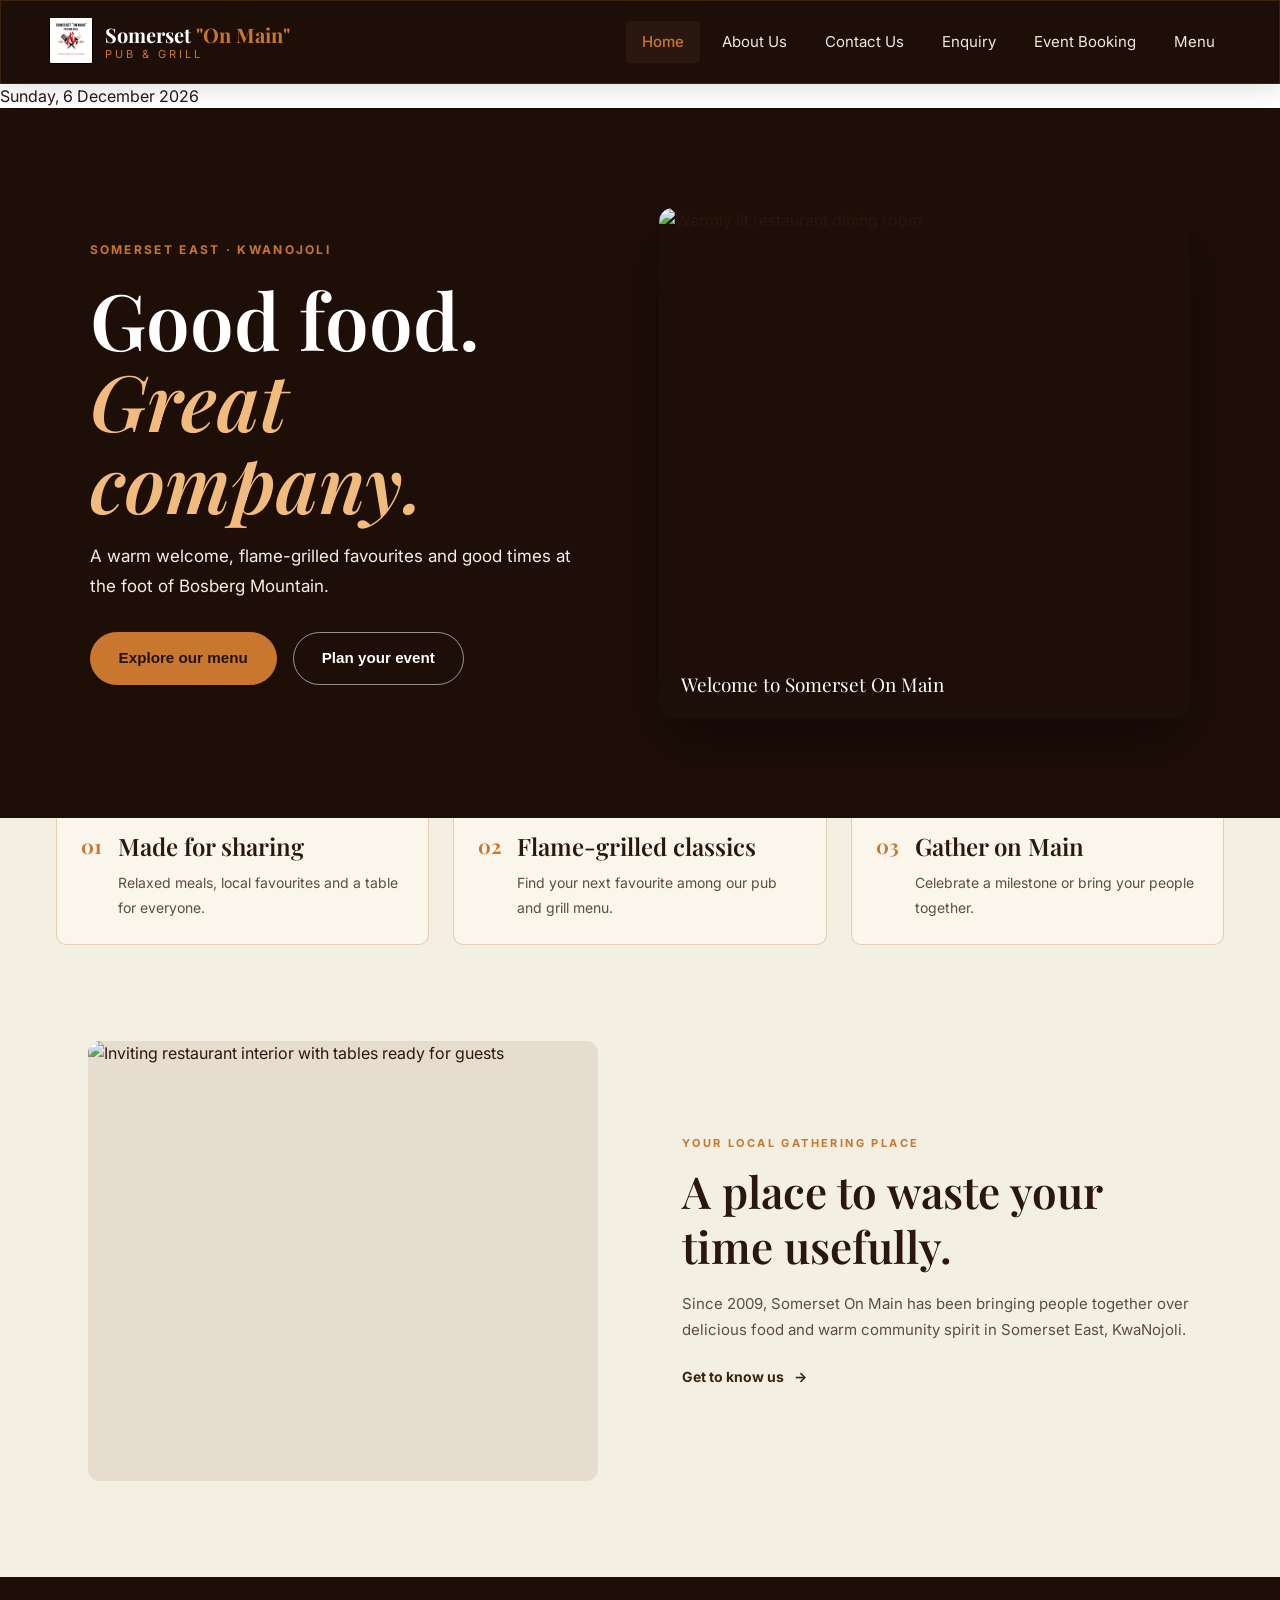
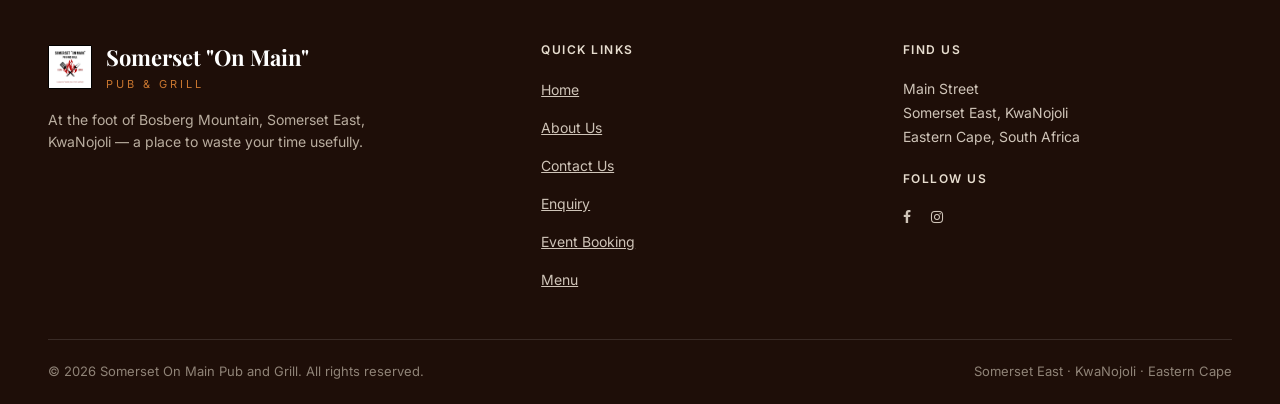
==== commit b96684cd: "Inserted the Datestamp so that a user knows on which date he or she accessed the website." ====
--- a/index.html
+++ b/index.html
@@ -1,202 +1,146 @@
-<!DOCTYPE html>
-<html lang="en">
-<head>
-<meta charset="UTF-8">
-<meta name="viewport" content="width=device-width, initial-scale=1.0">
-<title>Somerset On Main | Pub &amp; Grill</title>
-
-    <!-- SEO: added -->
-    <meta name="description" content="Family-owned pub and grill in Somerset East (KwaNojoli), Eastern Cape. Flame-grilled steaks, ribs, calamari, cocktails and a warm community welcome since 2009.">
-    <meta name="keywords" content="Somerset On Main, pub and grill, restaurant Somerset East, KwaNojoli, steak, ribs, cocktails, Eastern Cape">
-    <meta name="author" content="Owethu Manene">
-    <meta name="robots" content="index, follow">
-    <meta name="theme-color" content="#1e0e08">
-    <link rel="canonical" href="https://owethu618.github.io/Somerset-On-Main-Pub-and-Grill/">
-    <link rel="icon" type="image/jpeg" href="assets/images/Somerset On Main Pub and Grill Logo.jpg">
-    <meta property="og:type" content="website">
-    <meta property="og:site_name" content="Somerset On Main Pub and Grill">
-    <meta property="og:title" content="Somerset On Main Pub & Grill | Somerset East (KwaNojoli)">
-    <meta property="og:description" content="Family-owned pub and grill in Somerset East (KwaNojoli), Eastern Cape. Flame-grilled steaks, ribs, calamari, cocktails and a warm community welcome since 2009.">
-    <meta property="og:url" content="https://owethu618.github.io/Somerset-On-Main-Pub-and-Grill/">
-    <meta property="og:image" content="https://owethu618.github.io/Somerset-On-Main-Pub-and-Grill/assets/images/Somerset%20On%20Main%20Pub%20and%20Grill%20Logo.jpg">
-    <meta property="og:locale" content="en_ZA">
-    <meta name="twitter:card" content="summary">
-    <meta name="twitter:title" content="Somerset On Main Pub & Grill | Somerset East (KwaNojoli)">
-    <meta name="twitter:description" content="Family-owned pub and grill in Somerset East (KwaNojoli), Eastern Cape. Flame-grilled steaks, ribs, calamari, cocktails and a warm community welcome since 2009.">
-    <script type="application/ld+json">
-{
-  "@context": "https://schema.org",
-  "@type": "Restaurant",
-  "name": "Somerset On Main Pub and Grill",
-  "url": "https://owethu618.github.io/Somerset-On-Main-Pub-and-Grill/",
-  "image": "https://owethu618.github.io/Somerset-On-Main-Pub-and-Grill/assets/images/Somerset%20On%20Main%20Pub%20and%20Grill%20Logo.jpg",
-  "telephone": "+27422431925",
-  "email": "somersetonmain@gmail.com",
-  "servesCuisine": [
-    "Pub food",
-    "Grill",
-    "South African"
-  ],
-  "priceRange": "R43 - R242",
-  "foundingDate": "2009-07-27",
-  "address": {
-    "@type": "PostalAddress",
-    "streetAddress": "Main Street",
-    "addressLocality": "Somerset East (KwaNojoli)",
-    "addressRegion": "Eastern Cape",
-    "addressCountry": "ZA"
-  },
-  "geo": {
-    "@type": "GeoCoordinates",
-    "latitude": -32.7192,
-    "longitude": 25.585
-  },
-  "hasMap": "https://www.google.com/maps/search/?api=1&query=Somerset+on+Main+Pub+and+Grill+Somerset+East",
-  "openingHoursSpecification": [
-    {
-      "@type": "OpeningHoursSpecification",
-      "dayOfWeek": [
-        "Monday",
-        "Tuesday",
-        "Wednesday",
-        "Thursday",
-        "Friday"
-      ],
-      "opens": "11:00",
-      "closes": "22:00"
-    },
-    {
-      "@type": "OpeningHoursSpecification",
-      "dayOfWeek": "Saturday",
-      "opens": "10:00",
-      "closes": "23:00"
-    },
-    {
-      "@type": "OpeningHoursSpecification",
-      "dayOfWeek": "Sunday",
-      "opens": "10:00",
-      "closes": "20:00"
-    }
-  ],
-  "sameAs": [
-    "https://www.facebook.com/SomersetOnMainPubandGrill",
-    "https://www.instagram.com/somerset_on_main_pub_and_grill/"
-  ]
-}
-    </script>
-<link rel="stylesheet" href="assets/images/css/styles.css">
-<link rel="preconnect" href="https://fonts.googleapis.com">
-<link rel="preconnect" href="https://fonts.gstatic.com" crossorigin>
-<link href="https://fonts.googleapis.com/css2?family=Playfair+Display:ital,wght@0,500;0,600;0,700;1,500;1,600&family=Inter:wght@400;500;600&display=swap" rel="stylesheet">
-
-</head>
-<body>
-  <header class="site-header">
-    <!--Navigation Bar-->
-<nav class="navbar">
-  <!--Logo-->
-  <div class="navbar__brand">
-    <div class="logo-badge">
-        <a href="index.html"><img src="assets/images/Somerset On Main Pub and Grill Logo.jpg" width="100%" height="100%" alt="Somerset On Main logo"></a>
-    </div>
-    <div class="navbar__brand-text">
-      <span class="navbar__brand-name">Somerset <span class="accent">"On Main"</span></span>
-      <span class="navbar__brand-tag">PUB &amp; GRILL</span>
-    </div>
-  </div>
-  <div class="navbar__links">
-    <a href="index.html" class="active">Home</a>
-    <a href="pages/about.html">About Us</a>
-    <a href="pages/contact.html">Contact Us</a>
-    <a href="pages/enquiry.html">Enquiry</a>
-    <a href="pages/eventbooking.html">Event Booking</a>
-    <a href="pages/menu.html">Menu</a>
-  </div>
-</nav>
-</header>
-<!--Homepage Content-->
-<main class="home-page">
-  <section class="hero">
-    <div class="hero-content">
-      <span class="home-eyebrow">SOMERSET EAST · KWANOJOLI</span>
-      <h1>Good food.<br><em>Great company.</em></h1>
-      <p>A warm welcome, flame-grilled favourites and good times at the foot of Bosberg Mountain.</p>
-      <div class="hero-buttons">
-        <a href="pages/menu.html" class="btn btn-primary">Explore our menu</a>
-        <a href="pages/eventbooking.html" class="btn btn-secondary">Plan your event</a>
-      </div>
-    </div>
-    <a class="home-hero-photo" href="https://images.unsplash.com/photo-1514933651103-005eec06c04b?auto=format&amp;fit=crop&amp;w=1600&amp;q=85" target="_blank" rel="noopener" aria-label="Open restaurant dining room photo">
-      <img src="https://images.unsplash.com/photo-1514933651103-005eec06c04b?auto=format&amp;fit=crop&amp;w=1200&amp;q=85" alt="Warmly lit restaurant dining room" fetchpriority="high">
-      <span>Welcome to Somerset On Main</span>
-    </a>
-  </section>
-  <section class="home-highlights" aria-label="Somerset On Main highlights">
-    <article><span class="highlight-icon" aria-hidden="true">01</span><div><h2>Made for sharing</h2><p>Relaxed meals, local favourites and a table for everyone.</p></div></article>
-    <article><span class="highlight-icon" aria-hidden="true">02</span><div><h2>Flame-grilled classics</h2><p>Find your next favourite among our pub and grill menu.</p></div></article>
-    <article><span class="highlight-icon" aria-hidden="true">03</span><div><h2>Gather on Main</h2><p>Celebrate a milestone or bring your people together.</p></div></article>
-  </section>
-  <section class="home-story">
-    <div class="home-story__image"><img src="https://images.unsplash.com/photo-1517248135467-4c7edcad34c4?auto=format&amp;fit=crop&amp;w=1000&amp;q=85" alt="Inviting restaurant interior with tables ready for guests" loading="lazy"></div>
-    <div class="home-story__copy"><span class="menu-eyebrow">YOUR LOCAL GATHERING PLACE</span><h2>A place to waste your time usefully.</h2><p>Since 2009, Somerset On Main has been bringing people together over delicious food and warm community spirit in Somerset East, KwaNojoli.</p><a class="text-link" href="pages/about.html">Get to know us <span aria-hidden="true">→</span></a></div>
-  </section>
-</main>
-
-
-
-<!-- Home page hero / welcome sections go here -->
-
-<footer class="footer">
-  <div class="footer__grid">
-    <div class="footer__brand">
-      <div class="footer__brand-top">
-         <div class="logo-badge">
-        <img src="assets/images/Somerset On Main Pub and Grill Logo.jpg" width="100%" height="100%" alt="Somerset On Main logo">
-    </div>
-        <div>
-          <div class="footer__brand-name">Somerset "On Main"</div>
-          <div class="footer__brand-tag">PUB &amp; GRILL</div>
-        </div>
-      </div>
-      <p class="footer__brand-desc">
-        At the foot of Bosberg Mountain, Somerset East, KwaNojoli — a place to waste your time usefully.
-      </p>
-    </div>
-<!--Footer Quicklinks-->
-    <div class="footer__quicklinks">
-      <h4>QUICK LINKS</h4>
-      <ul class="footer__links">
-        <li><a href="index.html"><u>Home</u></a></li>
-        <li><a href="pages/about.html"><u>About Us</u></a></li>
-        <li><a href="pages/contact.html"><u>Contact Us</u></a></li>
-        <li><a href="pages/enquiry.html"><u>Enquiry</u></a></li>
-        <li><a href="pages/eventbooking.html"><u>Event Booking</u></a></li>
-        <li><a href="pages/menu.html"><u>Menu</u></a></li>
-      </ul>
-    </div>
-<!--Establishments' physical address-->
-    <div class="footer__find">
-      <h4>FIND US</h4>
-      <address>
-        Main Street<br>
-        Somerset East, KwaNojoli<br>
-        Eastern Cape, South Africa
-      </address>
-      <h4>FOLLOW US</h4>
-      <!--Social Media Links-->
-      <div class="footer__social">
-        <a href="https://www.facebook.com/SomersetOnMainPubandGrill" target="_blank"><i class="fa fa-facebook"></i></a>
-        <a href="https://www.instagram.com/somerset_on_main_pub_and_grill/" target="_blank"><i class="fa fa-instagram"></i></a>
-      </div>
-    </div>
-  </div>
-
-  <div class="footer__bottom">
-    <span>© 2026 Somerset On Main Pub and Grill. All rights reserved.</span>
-    <span>Somerset East · KwaNojoli · Eastern Cape</span>
-  </div>
-</footer>
-
-<script src="script.js" defer></script>
-</body>
-</html>+<!DOCTYPE html>
+<html lang="en">
+<head>
+<meta charset="UTF-8">
+<meta name="viewport" content="width=device-width, initial-scale=1.0">
+<title>Somerset On Main | Pub &amp; Grill</title>
+<link rel="stylesheet" href="assets/images/css/styles.css">
+<link rel="preconnect" href="https://fonts.googleapis.com">
+<link rel="preconnect" href="https://fonts.gstatic.com" crossorigin>
+<link href="https://fonts.googleapis.com/css2?family=Playfair+Display:ital,wght@0,500;0,600;0,700;1,500;1,600&family=Inter:wght@400;500;600&display=swap" rel="stylesheet">
+
+<!-- SEO: added -->
+    <meta name="description" content="Family-owned pub and grill in Somerset East (KwaNojoli), Eastern Cape. Flame-grilled steaks, ribs, calamari, cocktails and a warm community welcome since 2009.">
+    <meta name="keywords" content="Somerset On Main, pub and grill, restaurant Somerset East, KwaNojoli, steak, ribs, cocktails, Eastern Cape">
+    <meta name="author" content="Owethu Manene">
+    <meta name="robots" content="index, follow">
+    <meta name="theme-color" content="#1e0e08">
+    <link rel="canonical" href="https://owethu618.github.io/Somerset-On-Main-Pub-and-Grill/">
+    <link rel="icon" type="image/jpeg" href="assets/images/Somerset On Main Pub and Grill Logo.jpg">
+    <meta property="og:type" content="website">
+    <meta property="og:site_name" content="Somerset On Main Pub and Grill">
+    <meta property="og:title" content="Somerset On Main Pub & Grill | Somerset East (KwaNojoli)">
+    <meta property="og:description" content="Family-owned pub and grill in Somerset East (KwaNojoli), Eastern Cape. Flame-grilled steaks, ribs, calamari, cocktails and a warm community welcome since 2009.">
+    <meta property="og:url" content="https://owethu618.github.io/Somerset-On-Main-Pub-and-Grill/">
+    <meta property="og:image" content="https://owethu618.github.io/Somerset-On-Main-Pub-and-Grill/assets/images/Somerset%20On%20Main%20Pub%20and%20Grill%20Logo.jpg">
+    <meta property="og:locale" content="en_ZA">
+    <meta name="twitter:card" content="summary">
+    <meta name="twitter:title" content="Somerset On Main Pub & Grill | Somerset East (KwaNojoli)">
+    <meta name="twitter:description" content="Family-owned pub and grill in Somerset East (KwaNojoli), Eastern Cape. Flame-grilled steaks, ribs, calamari, cocktails and a warm community welcome since 2009.">
+</head>
+<body>
+  <header class="site-header">
+    <!--Navigation Bar-->
+<nav class="navbar">
+  <!--Logo-->
+  <div class="navbar__brand">
+    <div class="logo-badge">
+        <a href="index.html"><img src="assets/images/Somerset On Main Pub and Grill Logo.jpg" width="100%" height="100%" alt="Somerset On Main logo"></a>
+    </div>
+    <div class="navbar__brand-text">
+      <span class="navbar__brand-name">Somerset <span class="accent">"On Main"</span></span>
+      <span class="navbar__brand-tag">PUB &amp; GRILL</span>
+    </div>
+  </div>
+  <div class="navbar__links">
+    <a href="index.html" class="active">Home</a>
+    <a href="pages/about.html">About Us</a>
+    <a href="pages/contact.html">Contact Us</a>
+    <a href="pages/enquiry.html">Enquiry</a>
+    <a href="pages/eventbooking.html">Event Booking</a>
+    <a href="pages/menu.html">Menu</a>
+  </div>
+</nav>
+</header>
+<!-- Date/time stamp: added -->
+<div class="datetime-bar" id="datetimeBar" data-show-date="true" role="timer" aria-label="Current date and time">
+  <span class="datetime-bar__date" id="datestamp"></span>
+</div>
+<!--Homepage Content-->
+<main class="home-page">
+  <section class="hero">
+    <div class="hero-content">
+      <span class="home-eyebrow">SOMERSET EAST · KWANOJOLI</span>
+      <h1>Good food.<br><em>Great company.</em></h1>
+      <p>A warm welcome, flame-grilled favourites and good times at the foot of Bosberg Mountain.</p>
+      <div class="hero-buttons">
+        <a href="pages/menu.html" class="btn btn-primary">Explore our menu</a>
+        <a href="pages/eventbooking.html" class="btn btn-secondary">Plan your event</a>
+      </div>
+    </div>
+    <a class="home-hero-photo" href="https://images.unsplash.com/photo-1514933651103-005eec06c04b?auto=format&amp;fit=crop&amp;w=1600&amp;q=85" target="_blank" rel="noopener" aria-label="Open restaurant dining room photo">
+      <img src="https://images.unsplash.com/photo-1514933651103-005eec06c04b?auto=format&amp;fit=crop&amp;w=1200&amp;q=85" alt="Warmly lit restaurant dining room" fetchpriority="high">
+      <span>Welcome to Somerset On Main</span>
+    </a>
+  </section>
+  <section class="home-highlights" aria-label="Somerset On Main highlights">
+    <article><span class="highlight-icon" aria-hidden="true">01</span><div><h2>Made for sharing</h2><p>Relaxed meals, local favourites and a table for everyone.</p></div></article>
+    <article><span class="highlight-icon" aria-hidden="true">02</span><div><h2>Flame-grilled classics</h2><p>Find your next favourite among our pub and grill menu.</p></div></article>
+    <article><span class="highlight-icon" aria-hidden="true">03</span><div><h2>Gather on Main</h2><p>Celebrate a milestone or bring your people together.</p></div></article>
+  </section>
+  <section class="home-story">
+    <div class="home-story__image"><img src="https://images.unsplash.com/photo-1517248135467-4c7edcad34c4?auto=format&amp;fit=crop&amp;w=1000&amp;q=85" alt="Inviting restaurant interior with tables ready for guests" loading="lazy"></div>
+    <div class="home-story__copy"><span class="menu-eyebrow">YOUR LOCAL GATHERING PLACE</span><h2>A place to waste your time usefully.</h2><p>Since 2009, Somerset On Main has been bringing people together over delicious food and warm community spirit in Somerset East, KwaNojoli.</p><a class="text-link" href="pages/about.html">Get to know us <span aria-hidden="true">→</span></a></div>
+  </section>
+</main>
+
+
+
+<!-- Home page hero / welcome sections go here -->
+
+<footer class="footer">
+  <div class="footer__grid">
+    <div class="footer__brand">
+      <div class="footer__brand-top">
+         <div class="logo-badge">
+        <img src="assets/images/Somerset On Main Pub and Grill Logo.jpg" width="100%" height="100%" alt="Somerset On Main logo">
+    </div>
+        <div>
+          <div class="footer__brand-name">Somerset "On Main"</div>
+          <div class="footer__brand-tag">PUB &amp; GRILL</div>
+        </div>
+      </div>
+      <p class="footer__brand-desc">
+        At the foot of Bosberg Mountain, Somerset East, KwaNojoli — a place to waste your time usefully.
+      </p>
+    </div>
+<!--Footer Quicklinks-->
+    <div class="footer__quicklinks">
+      <h4>QUICK LINKS</h4>
+      <ul class="footer__links">
+        <li><a href="index.html"><u>Home</u></a></li>
+        <li><a href="pages/about.html"><u>About Us</u></a></li>
+        <li><a href="pages/contact.html"><u>Contact Us</u></a></li>
+        <li><a href="pages/enquiry.html"><u>Enquiry</u></a></li>
+        <li><a href="pages/eventbooking.html"><u>Event Booking</u></a></li>
+        <li><a href="pages/menu.html"><u>Menu</u></a></li>
+      </ul>
+    </div>
+<!--Establishments' physical address-->
+    <div class="footer__find">
+      <h4>FIND US</h4>
+      <address>
+        Main Street<br>
+        Somerset East, KwaNojoli<br>
+        Eastern Cape, South Africa
+      </address>
+      <h4>FOLLOW US</h4>
+      <!--Social Media Links-->
+      <div class="footer__social">
+        <a href="https://www.facebook.com/SomersetOnMainPubandGrill" target="_blank"><i class="fa fa-facebook"></i></a>
+        <a href="https://www.instagram.com/somerset_on_main_pub_and_grill/" target="_blank"><i class="fa fa-instagram"></i></a>
+      </div>
+    </div>
+  </div>
+
+  <div class="footer__bottom">
+    <span>© 2026 Somerset On Main Pub and Grill. All rights reserved.</span>
+    <span>Somerset East · KwaNojoli · Eastern Cape</span>
+  </div>
+</footer>
+
+<script src="script.js" defer></script>
+<script src="assets/js/lightbox.js" defer></script>
+<script src="assets/js/datetime.js" defer></script>
+</body>
+</html>
--- a/assets/images/css/styles.css
+++ b/assets/images/css/styles.css
@@ -1297,11 +1297,13 @@
   inset: 25% 0 0;
   background: linear-gradient(transparent, rgba(30, 14, 8, 0.94));
   content: "";
+  pointer-events: none; /* lets clicks reach the photo so the lightbox opens */
 }
 
 .form-aside__caption {
   position: absolute;
   z-index: 1;
+  pointer-events: none; /* clicks pass through to the photo... */
   right: 26px;
   bottom: 28px;
   left: 26px;
@@ -1310,7 +1312,7 @@
 .form-aside__caption h2 { margin: 10px 0; color: #fff; font-size: 30px; }
 .form-aside__caption > p,
 .form-aside__caption a { color: #f4efe3; }
-.form-aside__caption a { font-weight: 700; text-underline-offset: 3px; }
+.form-aside__caption a { font-weight: 700; text-underline-offset: 3px; pointer-events: auto; } /* ...but the phone link still works */
 .form-aside--event > img { object-position: center; }
 .form-aside--contact > img { object-position: 55% center; }
 .form-panel {
@@ -1437,21 +1439,76 @@
     transition-duration: 0.01ms !important;
   }
 }
-
-/* ============ ACCORDION (added) ============ */
-.faq-section { max-width: 860px; margin: 56px auto; padding: 0 20px; }
-.faq-section h2 { font-family: 'Playfair Display', serif; color: var(--text-heading); font-size: 32px; margin: 6px 0 22px; }
-.accordion-group { display: flex; flex-direction: column; gap: 10px; }
-.accordion-item { border: 1px solid var(--border-input); border-radius: 8px; background: var(--input-bg); overflow: hidden; }
-.accordion-item h3 { margin: 0; font-size: inherit; }
-.accordion-btn { width: 100%; display: flex; justify-content: space-between; align-items: center; gap: 16px; text-align: left; padding: 16px 20px; background: var(--brown-btn); color: #fff; border: none; cursor: pointer; font-family: 'Inter', sans-serif; font-size: 16px; font-weight: 600; transition: background-color .2s ease; }
-.accordion-btn:hover, .accordion-btn[aria-expanded="true"] { background: var(--brown-btn-hover); }
-.accordion-btn:focus-visible { outline: 3px solid var(--orange-accent); outline-offset: -3px; }
-.accordion-icon { position: relative; flex: 0 0 16px; width: 16px; height: 16px; }
-.accordion-icon::before, .accordion-icon::after { content: ''; position: absolute; background: var(--orange-accent); top: 50%; left: 50%; transition: transform .25s ease; }
-.accordion-icon::before { width: 16px; height: 2px; transform: translate(-50%, -50%); }
-.accordion-icon::after { width: 2px; height: 16px; transform: translate(-50%, -50%); }
-.accordion-btn[aria-expanded="true"] .accordion-icon::after { transform: translate(-50%, -50%) rotate(90deg); }
-.accordion-panel { padding: 16px 20px 18px; color: var(--text-body); }
-.accordion-panel[hidden] { display: none; }
-@media (prefers-reduced-motion: reduce) { .accordion-btn, .accordion-icon::before, .accordion-icon::after { transition: none; } }
+/* ==========================================================
+   IMAGE LIGHTBOX  (styles for assets/js/lightbox.js)
+   ========================================================== */
+body.no-scroll { overflow: hidden; }
+
+/* pictures that open in the lightbox */
+img.lightbox-ready { cursor: zoom-in; }
+img.lightbox-ready:focus-visible { outline: 3px solid var(--orange-accent); outline-offset: 3px; }
+
+.lightbox {
+  position: fixed; inset: 0; z-index: 5000;
+  background: rgba(10, 5, 2, 0.92);
+  display: flex; align-items: center; justify-content: center;
+  padding: 20px;
+}
+.lightbox[hidden] { display: none; }
+.lightbox__figure { margin: 0; max-width: min(1100px, 82vw); text-align: center; position: relative; }
+.lightbox__stage { position: relative; min-height: 80px; }
+.lightbox__img {
+  display: block; margin: 0 auto;
+  max-width: 100%; max-height: 76vh; border-radius: 4px;
+  opacity: 0; transition: opacity 0.25s ease;
+  box-shadow: 0 10px 40px rgba(0, 0, 0, 0.6);
+}
+.lightbox__img.loaded { opacity: 1; }
+.lightbox__img[hidden] { display: none; }
+.lightbox__caption { color: #f1e9dd; margin-top: 12px; font-size: 15px; min-height: 1.4em; }
+.lightbox__counter { color: #c9b9a4; margin: 4px 0 0; font-size: 13px; letter-spacing: 0.04em; }
+.lightbox__error { color: #fff; padding: 40px; }
+.lightbox__error[hidden] { display: none; }
+.lightbox__loader {
+  position: absolute; top: 50%; left: 50%; width: 38px; height: 38px; margin: -19px 0 0 -19px;
+  border: 4px solid rgba(255, 255, 255, 0.25); border-top-color: var(--orange-accent);
+  border-radius: 50%; animation: lightbox-spin 0.8s linear infinite;
+}
+.lightbox__loader[hidden] { display: none; }
+@keyframes lightbox-spin { to { transform: rotate(360deg); } }
+
+.lightbox__close, .lightbox__nav {
+  position: absolute; z-index: 2;
+  background: rgba(255, 255, 255, 0.16); color: #fff; border: 1px solid rgba(255, 255, 255, 0.25);
+  cursor: pointer; border-radius: 50%; width: 48px; height: 48px;
+  font-size: 24px; line-height: 1; padding: 0;
+  display: flex; align-items: center; justify-content: center;
+  transition: background 0.2s ease;
+}
+.lightbox__close:hover, .lightbox__nav:hover,
+.lightbox__close:focus-visible, .lightbox__nav:focus-visible { background: var(--orange-accent); outline: none; }
+.lightbox__close { top: 16px; right: 16px; font-size: 32px; }
+.lightbox__prev { left: 16px; top: 50%; transform: translateY(-50%); }
+.lightbox__next { right: 16px; top: 50%; transform: translateY(-50%); }
+.lightbox__nav[hidden] { display: none; }
+@media (max-width: 600px) {
+  .lightbox { padding: 12px; }
+  .lightbox__figure { max-width: 100%; }
+  .lightbox__prev { left: 6px; top: auto; bottom: 20px; transform: none; }
+  .lightbox__next { right: 6px; top: auto; bottom: 20px; transform: none; }
+  .lightbox__nav { width: 44px; height: 44px; }
+}
+
+/* ---------- menu search (assets/js/search.js) ---------- */
+.sr-only { position: absolute; width: 1px; height: 1px; padding: 0; margin: -1px; overflow: hidden; clip: rect(0,0,0,0); white-space: nowrap; border: 0; }
+.menu-tools { max-width: 1200px; margin: 28px auto 0; padding: 0 clamp(20px, 4vw, 48px); }
+.menu-tools .search-wrap { max-width: 560px; }
+.menu-tools input[type="search"] {
+  width: 100%; padding: 14px 44px 14px 18px; font: inherit; font-size: 16px;
+  border: 2px solid var(--border-input, #dcc9a1); border-radius: 999px; background: var(--input-bg, #fff);
+}
+.menu-tools input[type="search"]:focus { outline: 3px solid var(--orange-accent); outline-offset: 2px; }
+.search-status { margin: 0; min-height: 1.4em; font-size: 14px; color: var(--text-body); }
+.menu-no-results { text-align: center; padding: 48px 20px; }
+.menu-no-results[hidden], .menu-card[hidden], .menu-category[hidden] { display: none; }
+.menu-nav[hidden] { display: none; }
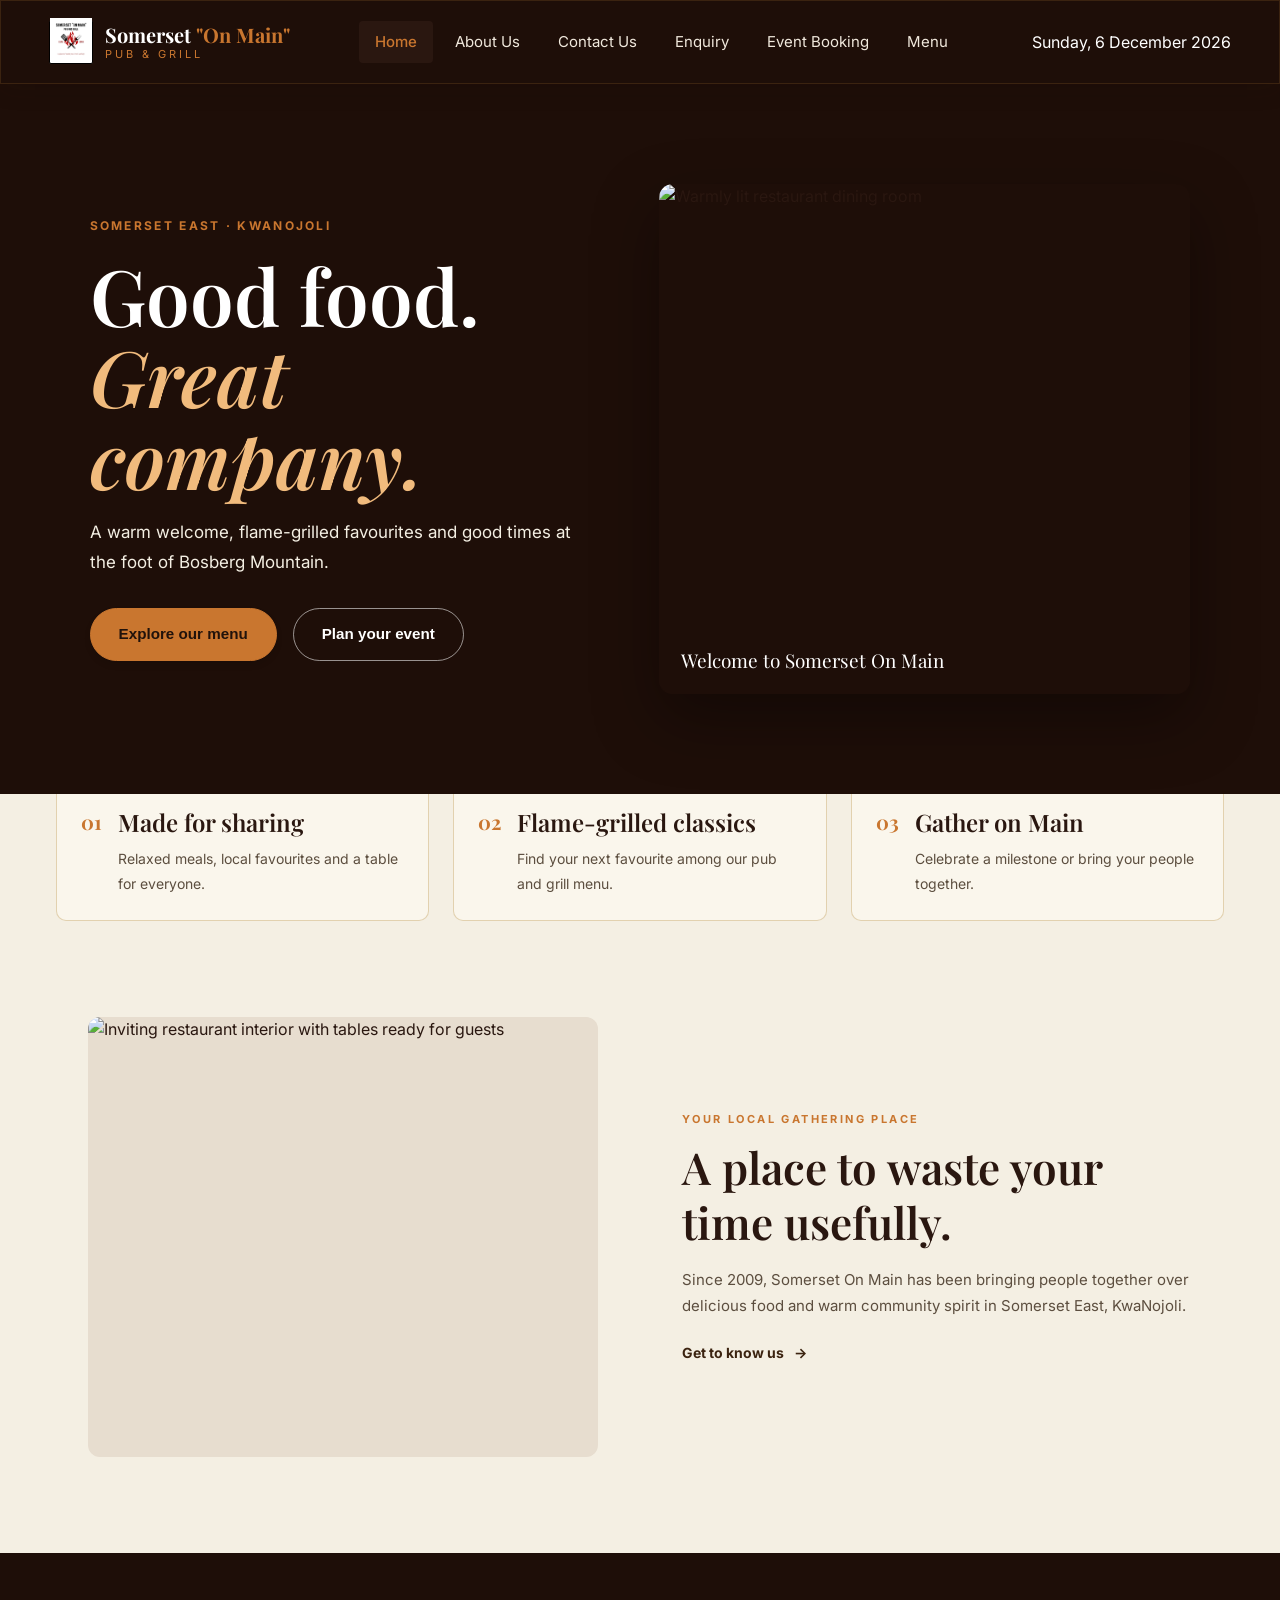
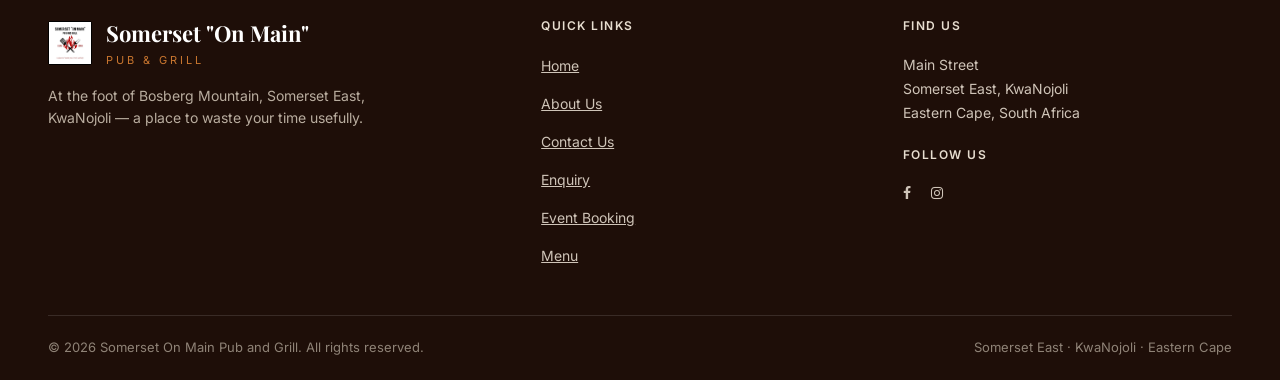
==== commit e6657877: "Updated index.html" ====
--- a/index.html
+++ b/index.html
@@ -50,13 +50,16 @@
     <a href="pages/eventbooking.html">Event Booking</a>
     <a href="pages/menu.html">Menu</a>
   </div>
-</nav>
-</header>
-<!-- Date/time stamp: added -->
+  
+     <!-- Date/time stamp: added -->
 <div class="datetime-bar" id="datetimeBar" data-show-date="true" role="timer" aria-label="Current date and time">
   <span class="datetime-bar__date" id="datestamp"></span>
 </div>
+</nav>
+</header>
+
 <!--Homepage Content-->
+
 <main class="home-page">
   <section class="hero">
     <div class="hero-content">
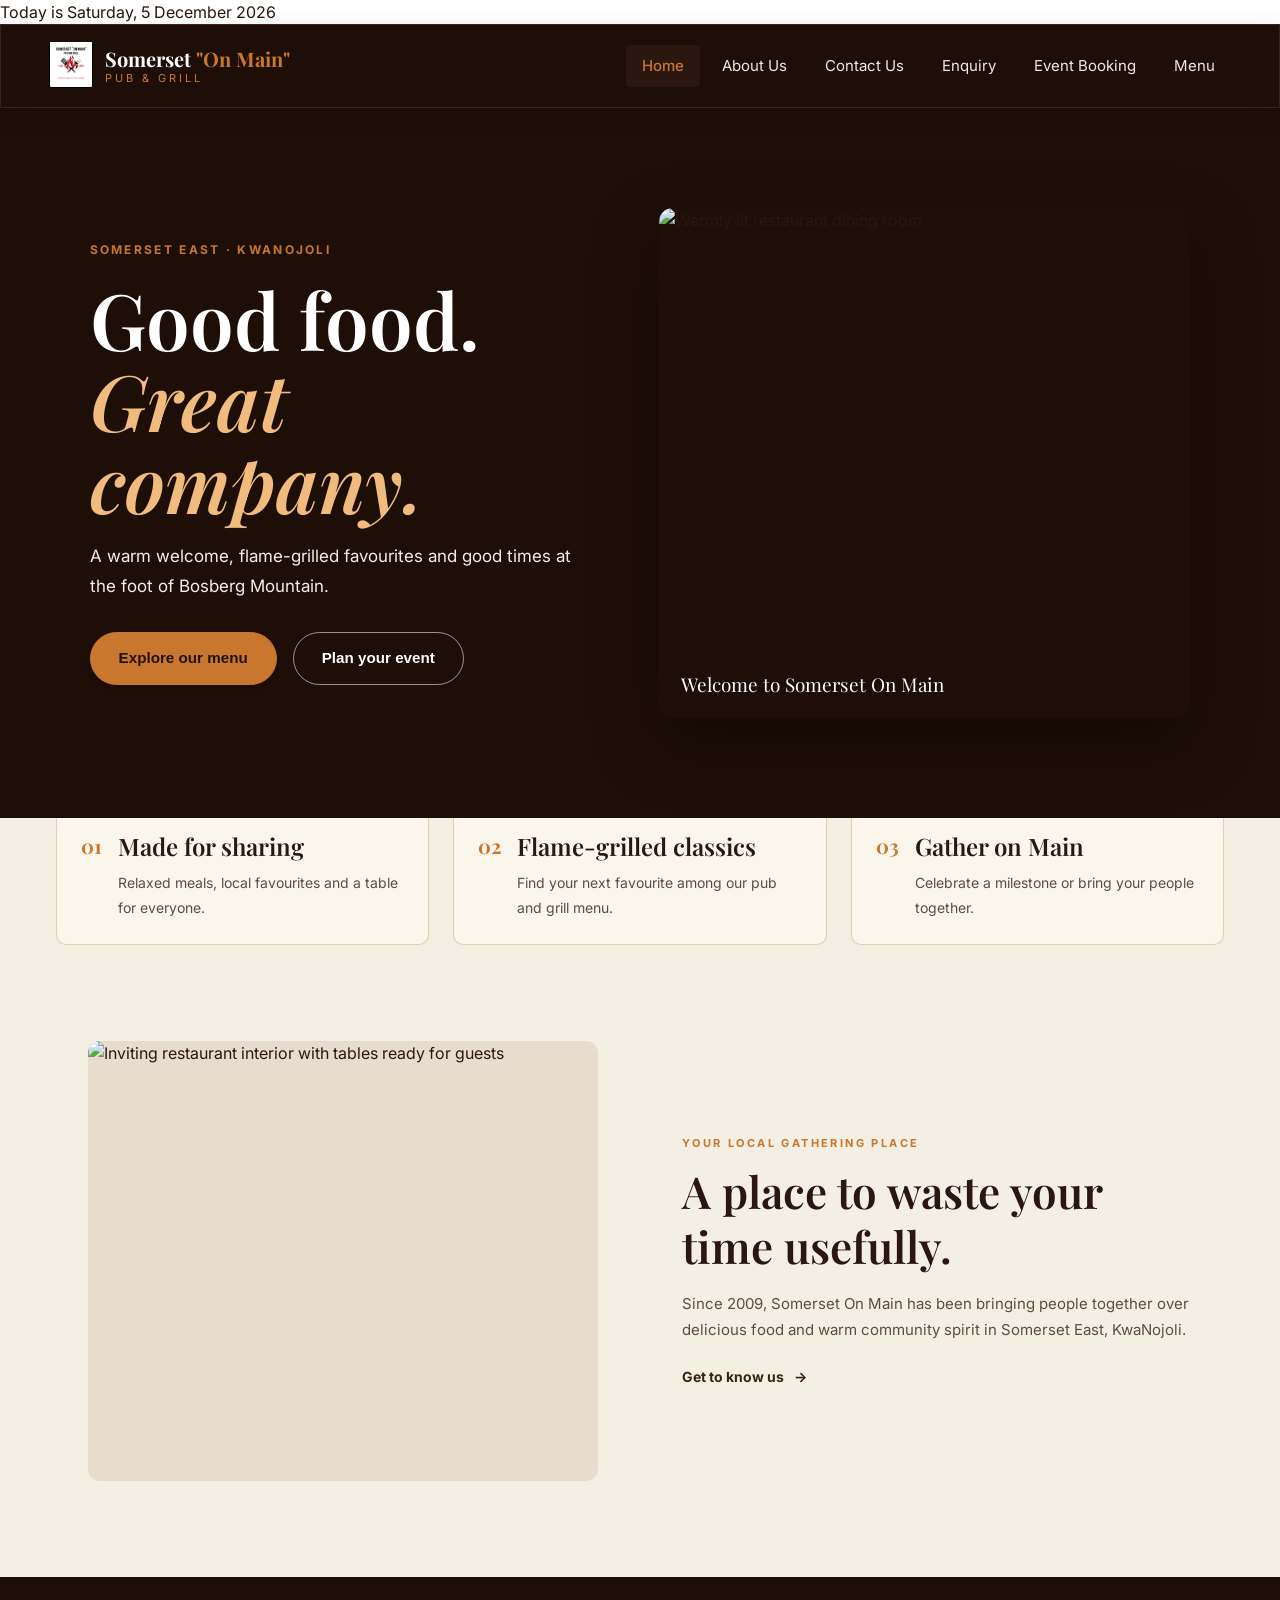
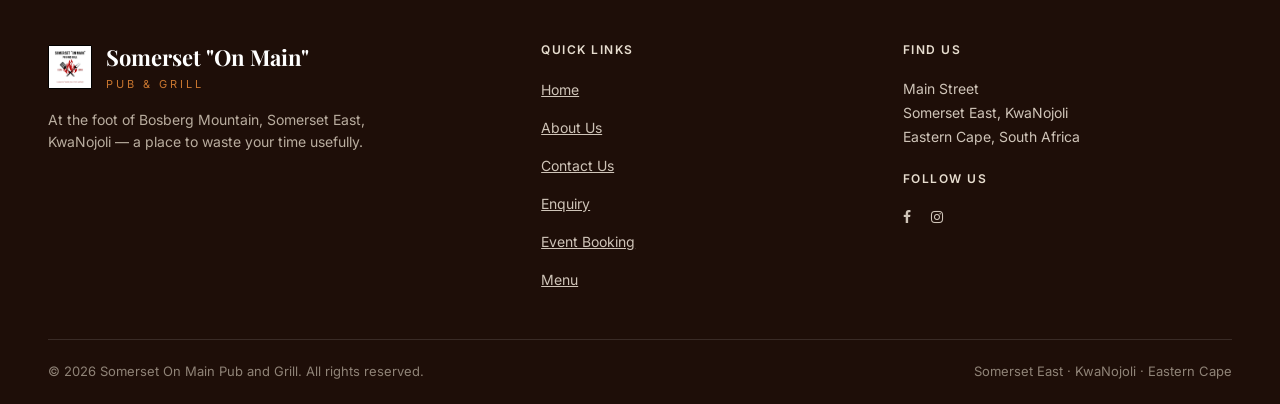
==== commit 976b0841: "Added accordion in enquiry.html also added a timestamp for all of my webpages so that the users can " ====
--- a/index.html
+++ b/index.html
@@ -27,8 +27,11 @@
     <meta name="twitter:card" content="summary">
     <meta name="twitter:title" content="Somerset On Main Pub & Grill | Somerset East (KwaNojoli)">
     <meta name="twitter:description" content="Family-owned pub and grill in Somerset East (KwaNojoli), Eastern Cape. Flame-grilled steaks, ribs, calamari, cocktails and a warm community welcome since 2009.">
+
 </head>
 <body>
+  <!--Datestamp (filled in by assets/js/timestamp.js)-->
+  <div class="date-bar">Today is <time id="datestamp"></time></div>
   <header class="site-header">
     <!--Navigation Bar-->
 <nav class="navbar">
@@ -50,16 +53,9 @@
     <a href="pages/eventbooking.html">Event Booking</a>
     <a href="pages/menu.html">Menu</a>
   </div>
-  
-     <!-- Date/time stamp: added -->
-<div class="datetime-bar" id="datetimeBar" data-show-date="true" role="timer" aria-label="Current date and time">
-  <span class="datetime-bar__date" id="datestamp"></span>
-</div>
 </nav>
 </header>
-
 <!--Homepage Content-->
-
 <main class="home-page">
   <section class="hero">
     <div class="hero-content">
@@ -143,7 +139,7 @@
 </footer>
 
 <script src="script.js" defer></script>
+<script src="assets/js/timestamp.js" defer></script>
 <script src="assets/js/lightbox.js" defer></script>
-<script src="assets/js/datetime.js" defer></script>
 </body>
 </html>
